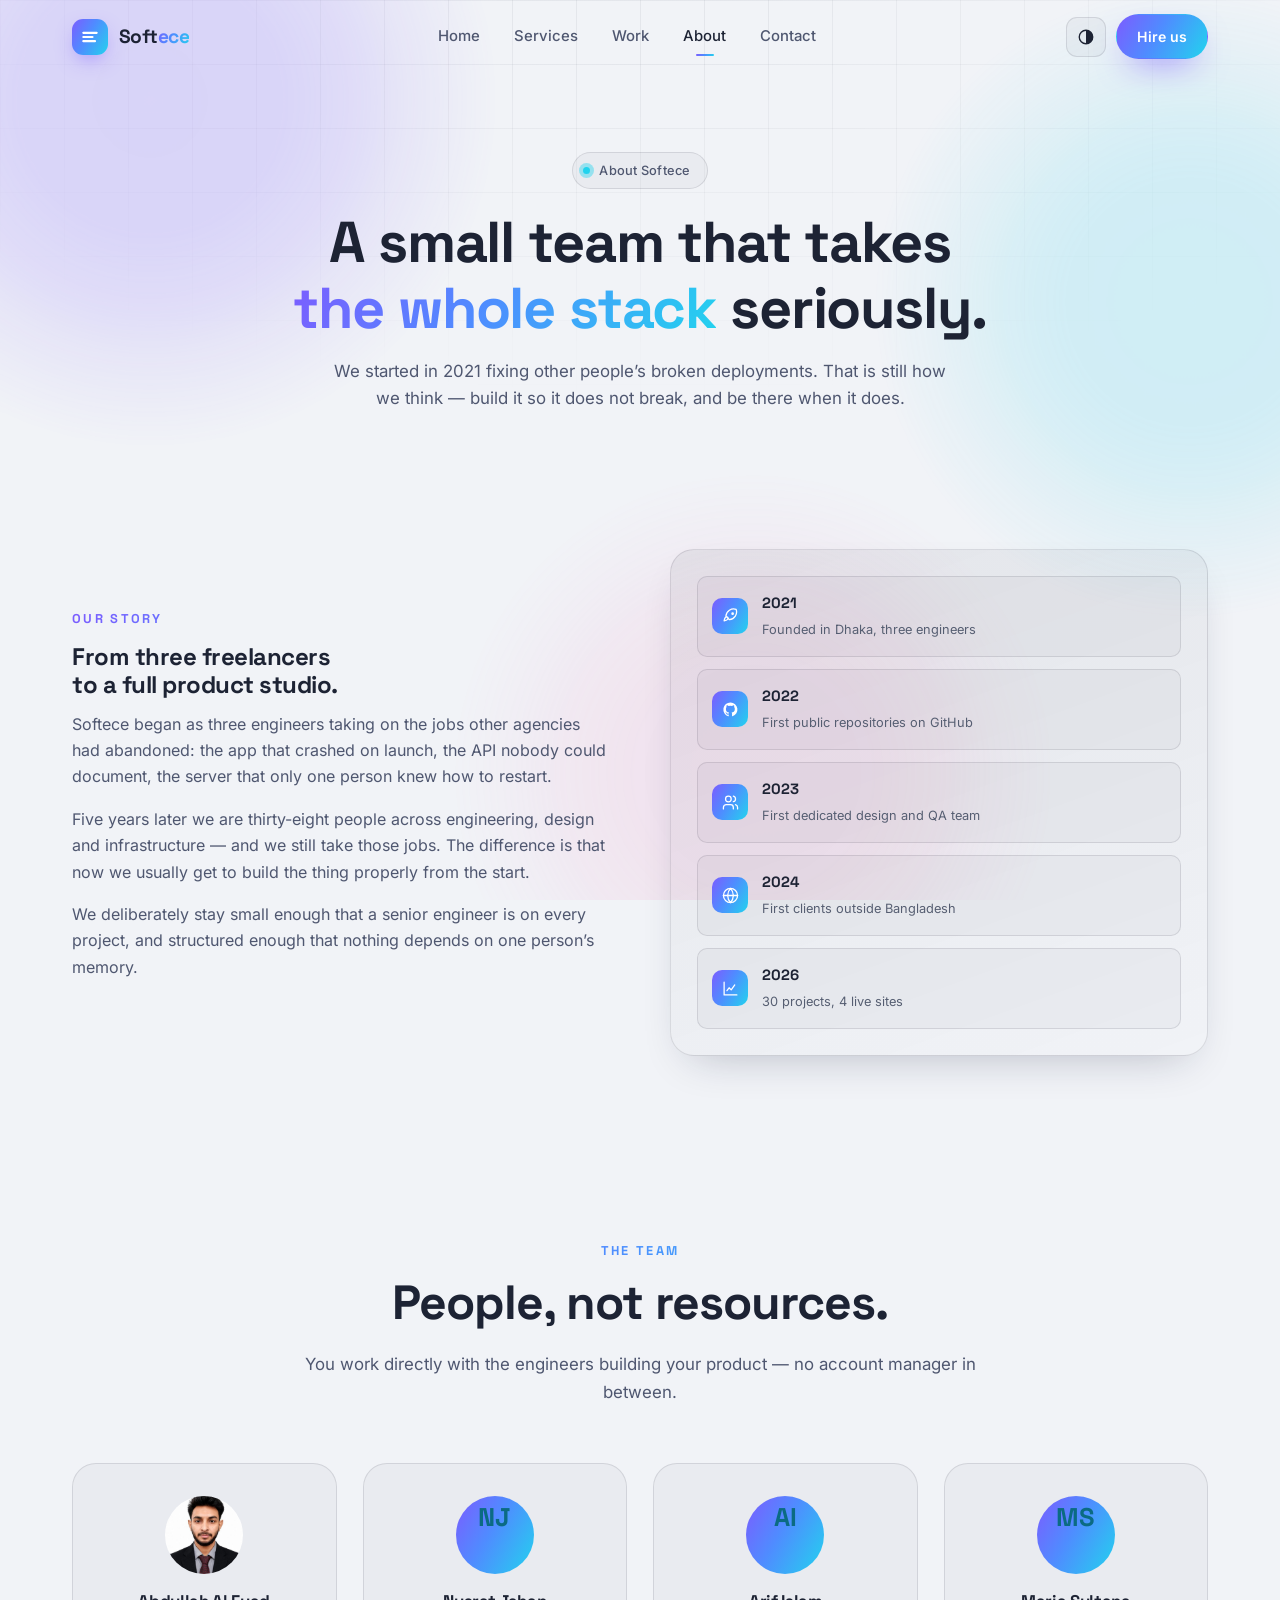
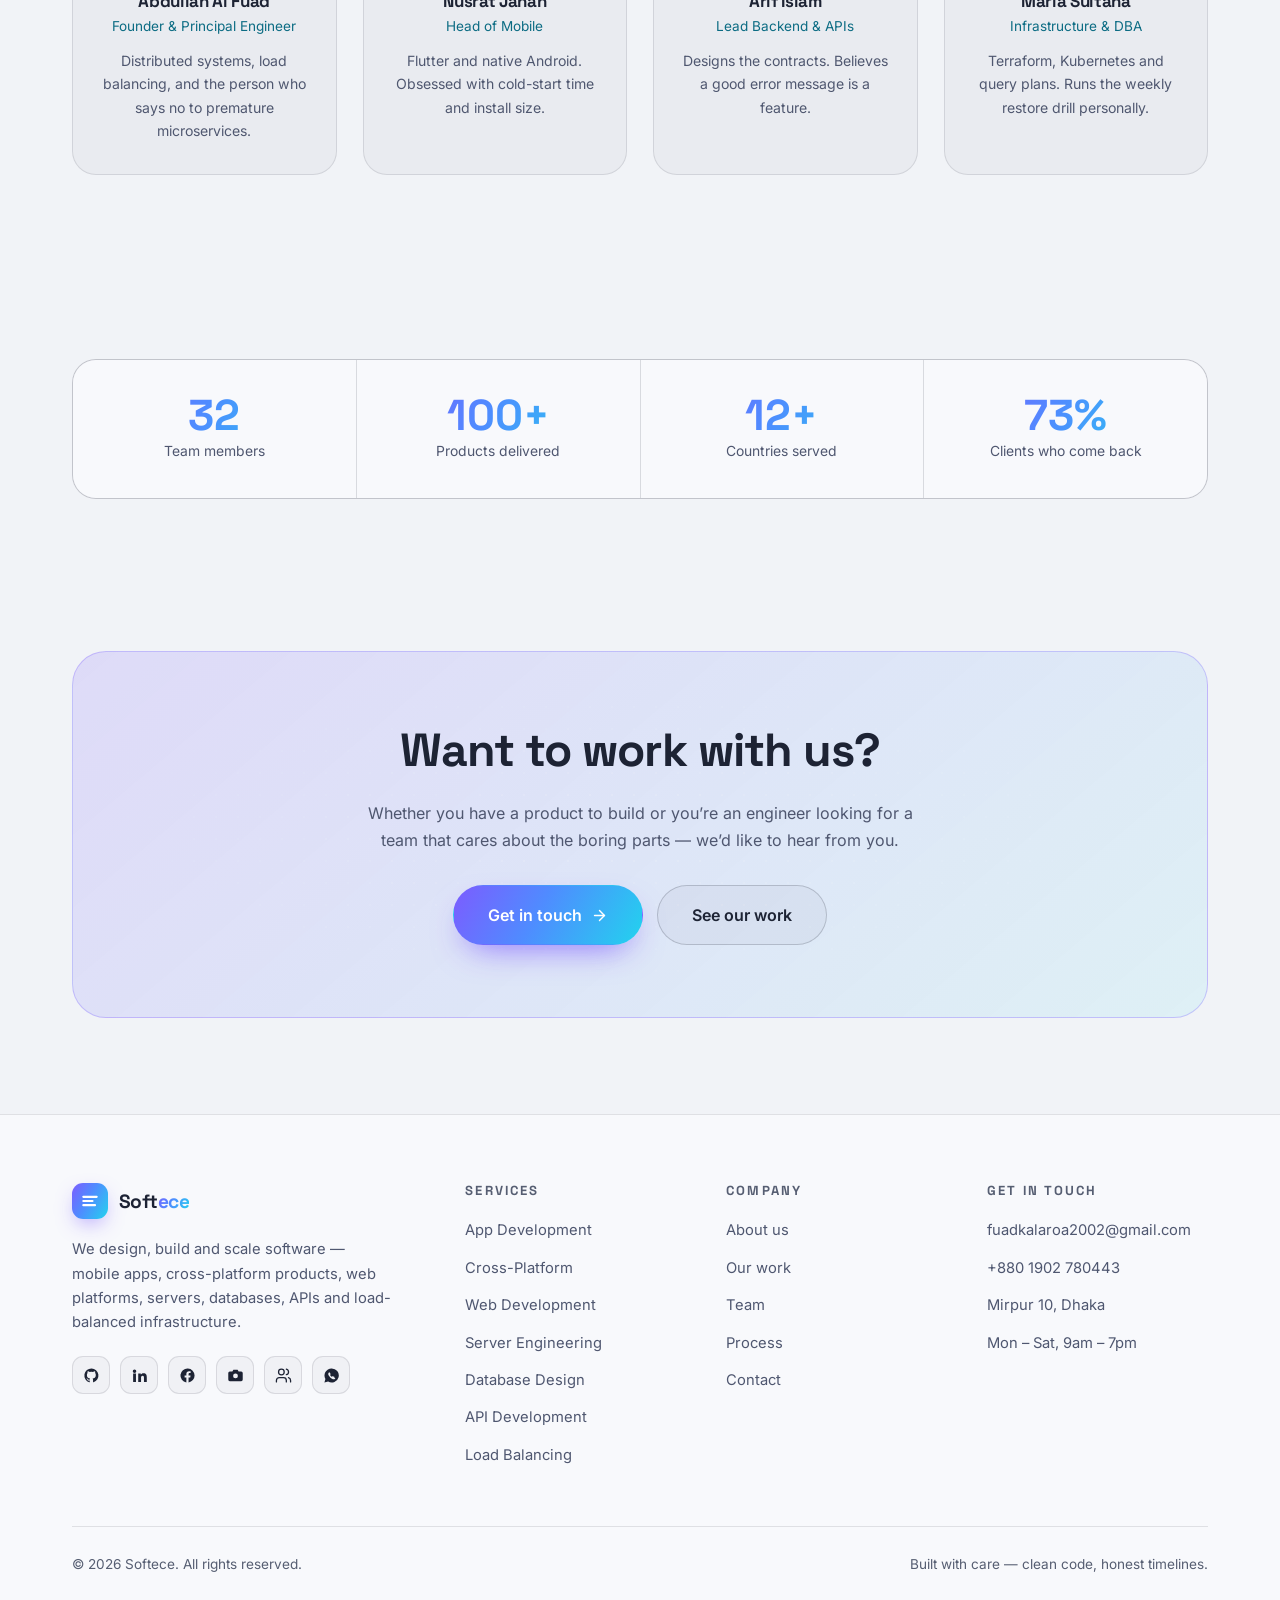
==== about/index.html @ defab2b9 "Serve every page from its own directory, so .html leaves the URL GitHub Pages has no rewrite rules, " ====
<!DOCTYPE html>
<html lang="en">
<head>
<meta charset="UTF-8">
<meta name="viewport" content="width=device-width, initial-scale=1">
<title>About — Softece</title>
<meta name="description" content="Softece is a 38-person product studio in Dhaka building software that survives its own growth curve. Meet the team and how we work.">
<meta name="theme-color" data-scheme="light" content="#f1f3f7" media="(prefers-color-scheme: light)">
<meta name="theme-color" data-scheme="dark" content="#0b0e1a" media="(prefers-color-scheme: dark)">
<script>
/* Runs before first paint. Marks the document as scripted, so the
   scroll-reveal styles only hide content when something can reveal it again,
   and applies a forced theme so the page never flashes the wrong palette.
   No stored choice means auto: the CSS follows the OS. */
(function(){var d=document.documentElement;d.className+=" js";
try{var t=localStorage.getItem("softece-theme");
if(t==="light"||t==="dark")d.setAttribute("data-theme",t);}catch(e){}})();
</script>
<meta property="og:title" content="About — Softece">
<meta property="og:description" content="Softece is a 38-person product studio in Dhaka building software that survives its own growth curve. Meet the team and how we work.">
<meta property="og:type" content="website">
<link rel="preload" as="font" type="font/woff2" href="../assets/fonts/inter-var-latin.woff2" crossorigin>
<link rel="preload" as="font" type="font/woff2" href="../assets/fonts/space-grotesk-var-latin.woff2" crossorigin>
<link rel="stylesheet" href="../assets/css/style.css?v=6">
<link rel="icon" href="data:image/svg+xml,<svg xmlns='http://www.w3.org/2000/svg' viewBox='0 0 100 100'><rect width='100' height='100' rx='24' fill='%237c5cff'/><path d='M32 36h36M32 50h24M32 64h30' stroke='white' stroke-width='9' stroke-linecap='round'/></svg>">
</head>
<body>

<div class="progress" aria-hidden="true"></div>

<div class="bg-fx" aria-hidden="true">
  <span class="orb orb--1"></span>
  <span class="orb orb--2"></span>
  <span class="orb orb--3"></span>
</div>

<svg width="0" height="0" style="position:absolute" aria-hidden="true">
  <defs>
    <symbol id="i-mobile" viewBox="0 0 24 24" fill="none" stroke="currentColor" stroke-width="1.8" stroke-linecap="round" stroke-linejoin="round"><rect x="5" y="2" width="14" height="20" rx="3"/><path d="M11 18h2"/></symbol>
    <symbol id="i-layers" viewBox="0 0 24 24" fill="none" stroke="currentColor" stroke-width="1.8" stroke-linecap="round" stroke-linejoin="round"><path d="M12 2 2 7l10 5 10-5-10-5Z"/><path d="m2 17 10 5 10-5"/><path d="m2 12 10 5 10-5"/></symbol>
    <symbol id="i-globe" viewBox="0 0 24 24" fill="none" stroke="currentColor" stroke-width="1.8" stroke-linecap="round" stroke-linejoin="round"><circle cx="12" cy="12" r="10"/><path d="M2 12h20"/><path d="M12 2a15.3 15.3 0 0 1 4 10 15.3 15.3 0 0 1-4 10 15.3 15.3 0 0 1-4-10 15.3 15.3 0 0 1 4-10Z"/></symbol>
    <symbol id="i-server" viewBox="0 0 24 24" fill="none" stroke="currentColor" stroke-width="1.8" stroke-linecap="round" stroke-linejoin="round"><rect x="2" y="3" width="20" height="7" rx="2"/><rect x="2" y="14" width="20" height="7" rx="2"/><path d="M6 6.5h.01M6 17.5h.01"/></symbol>
    <symbol id="i-db" viewBox="0 0 24 24" fill="none" stroke="currentColor" stroke-width="1.8" stroke-linecap="round" stroke-linejoin="round"><ellipse cx="12" cy="5" rx="9" ry="3"/><path d="M3 5v14c0 1.7 4 3 9 3s9-1.3 9-3V5"/><path d="M3 12c0 1.7 4 3 9 3s9-1.3 9-3"/></symbol>
    <symbol id="i-api" viewBox="0 0 24 24" fill="none" stroke="currentColor" stroke-width="1.8" stroke-linecap="round" stroke-linejoin="round"><path d="m10 8-4 4 4 4"/><path d="m14 8 4 4-4 4"/><rect x="2" y="3" width="20" height="18" rx="3"/></symbol>
    <symbol id="i-balance" viewBox="0 0 24 24" fill="none" stroke="currentColor" stroke-width="1.8" stroke-linecap="round" stroke-linejoin="round"><circle cx="12" cy="4" r="2"/><circle cx="4" cy="20" r="2"/><circle cx="12" cy="20" r="2"/><circle cx="20" cy="20" r="2"/><path d="M12 6v4M4 18v-2a2 2 0 0 1 2-2h12a2 2 0 0 1 2 2v2M12 14v4"/></symbol>
    <symbol id="i-check" viewBox="0 0 24 24" fill="none" stroke="currentColor" stroke-width="2.2" stroke-linecap="round" stroke-linejoin="round"><circle cx="12" cy="12" r="10"/><path d="m8 12 3 3 5-6"/></symbol>
    <symbol id="i-arrow" viewBox="0 0 24 24" fill="none" stroke="currentColor" stroke-width="2" stroke-linecap="round" stroke-linejoin="round"><path d="M5 12h14"/><path d="m12 5 7 7-7 7"/></symbol>
    <symbol id="i-up" viewBox="0 0 24 24" fill="none" stroke="currentColor" stroke-width="2" stroke-linecap="round" stroke-linejoin="round"><path d="M12 19V5"/><path d="m5 12 7-7 7 7"/></symbol>
    <symbol id="i-plus" viewBox="0 0 24 24" fill="none" stroke="currentColor" stroke-width="2" stroke-linecap="round"><path d="M12 5v14M5 12h14"/></symbol>
    <symbol id="i-star" viewBox="0 0 24 24" fill="currentColor"><path d="m12 2 3 6.6 7 .9-5.1 4.8 1.3 7.1L12 18l-6.2 3.4 1.3-7.1L2 9.5l7-.9L12 2Z"/></symbol>
    <symbol id="i-mail" viewBox="0 0 24 24" fill="none" stroke="currentColor" stroke-width="1.8" stroke-linecap="round" stroke-linejoin="round"><rect x="2" y="4" width="20" height="16" rx="3"/><path d="m3 7 9 6 9-6"/></symbol>
    <symbol id="i-phone" viewBox="0 0 24 24" fill="none" stroke="currentColor" stroke-width="1.8" stroke-linecap="round" stroke-linejoin="round"><path d="M22 16.9v3a2 2 0 0 1-2.2 2 19.8 19.8 0 0 1-8.6-3.1 19.5 19.5 0 0 1-6-6A19.8 19.8 0 0 1 2.1 4.2 2 2 0 0 1 4.1 2h3a2 2 0 0 1 2 1.7c.1 1 .4 1.9.7 2.8a2 2 0 0 1-.5 2.1L8.1 9.9a16 16 0 0 0 6 6l1.3-1.3a2 2 0 0 1 2.1-.4c.9.3 1.8.6 2.8.7a2 2 0 0 1 1.7 2Z"/></symbol>
    <symbol id="i-pin" viewBox="0 0 24 24" fill="none" stroke="currentColor" stroke-width="1.8" stroke-linecap="round" stroke-linejoin="round"><path d="M20 10c0 6-8 12-8 12s-8-6-8-12a8 8 0 0 1 16 0Z"/><circle cx="12" cy="10" r="3"/></symbol>
    <symbol id="i-clock" viewBox="0 0 24 24" fill="none" stroke="currentColor" stroke-width="1.8" stroke-linecap="round" stroke-linejoin="round"><circle cx="12" cy="12" r="10"/><path d="M12 6v6l4 2"/></symbol>
    <symbol id="i-rocket" viewBox="0 0 24 24" fill="none" stroke="currentColor" stroke-width="1.8" stroke-linecap="round" stroke-linejoin="round"><path d="M5 13c-1.5 1.5-2 5-2 5s3.5-.5 5-2c.8-.8.8-2.2 0-3s-2.2-.8-3 0Z"/><path d="M15 9a1 1 0 1 0 0-2 1 1 0 0 0 0 2Z"/><path d="M9 15 5.5 11.5A11 11 0 0 1 20 2a11 11 0 0 1-9.5 14.5L9 15Z"/></symbol>
    <symbol id="i-shield" viewBox="0 0 24 24" fill="none" stroke="currentColor" stroke-width="1.8" stroke-linecap="round" stroke-linejoin="round"><path d="M12 2 4 5v6c0 5 3.4 9.7 8 11 4.6-1.3 8-6 8-11V5l-8-3Z"/><path d="m9 12 2 2 4-4"/></symbol>
    <symbol id="i-zap" viewBox="0 0 24 24" fill="none" stroke="currentColor" stroke-width="1.8" stroke-linecap="round" stroke-linejoin="round"><path d="M13 2 4 14h7l-1 8 9-12h-7l1-8Z"/></symbol>
    <symbol id="i-users" viewBox="0 0 24 24" fill="none" stroke="currentColor" stroke-width="1.8" stroke-linecap="round" stroke-linejoin="round"><path d="M16 21v-2a4 4 0 0 0-4-4H6a4 4 0 0 0-4 4v2"/><circle cx="9" cy="7" r="4"/><path d="M22 21v-2a4 4 0 0 0-3-3.9"/><path d="M16 3.1a4 4 0 0 1 0 7.8"/></symbol>
    <symbol id="i-cloud" viewBox="0 0 24 24" fill="none" stroke="currentColor" stroke-width="1.8" stroke-linecap="round" stroke-linejoin="round"><path d="M17.5 19a4.5 4.5 0 0 0 .5-9 6 6 0 0 0-11.5-1.5A4 4 0 0 0 6.5 19h11Z"/></symbol>
    <symbol id="i-chart" viewBox="0 0 24 24" fill="none" stroke="currentColor" stroke-width="1.8" stroke-linecap="round" stroke-linejoin="round"><path d="M3 3v18h18"/><path d="m7 15 3-4 3 3 5-7"/></symbol>
    <symbol id="i-code" viewBox="0 0 24 24" fill="none" stroke="currentColor" stroke-width="1.8" stroke-linecap="round" stroke-linejoin="round"><path d="m16 18 6-6-6-6M8 6l-6 6 6 6"/></symbol>
    <symbol id="i-cart" viewBox="0 0 24 24" fill="none" stroke="currentColor" stroke-width="1.8" stroke-linecap="round" stroke-linejoin="round"><circle cx="9" cy="20" r="1.5"/><circle cx="18" cy="20" r="1.5"/><path d="M2 3h3l2.6 12.4a2 2 0 0 0 2 1.6h7.7a2 2 0 0 0 2-1.6L21 7H6"/></symbol>
    <symbol id="i-heart" viewBox="0 0 24 24" fill="none" stroke="currentColor" stroke-width="1.8" stroke-linecap="round" stroke-linejoin="round"><path d="M20.8 5.6a5.5 5.5 0 0 0-7.8 0L12 6.6l-1-1a5.5 5.5 0 0 0-7.8 7.8l1 1L12 22l7.8-7.6 1-1a5.5 5.5 0 0 0 0-7.8Z"/></symbol>
    <symbol id="i-github" viewBox="0 0 24 24" fill="currentColor"><path d="M12 2a10 10 0 0 0-3.2 19.5c.5.1.7-.2.7-.5v-1.8c-2.8.6-3.4-1.3-3.4-1.3-.5-1.2-1.1-1.5-1.1-1.5-.9-.6.1-.6.1-.6 1 .1 1.5 1 1.5 1 .9 1.5 2.3 1.1 2.9.8.1-.6.3-1.1.6-1.3-2.2-.3-4.6-1.1-4.6-5 0-1.1.4-2 1-2.7-.1-.3-.4-1.3.1-2.7 0 0 .8-.3 2.7 1a9.4 9.4 0 0 1 5 0c1.9-1.3 2.7-1 2.7-1 .5 1.4.2 2.4.1 2.7.6.7 1 1.6 1 2.7 0 3.9-2.4 4.7-4.6 5 .4.3.7.9.7 1.9v2.8c0 .3.2.6.7.5A10 10 0 0 0 12 2Z"/></symbol>
    <symbol id="i-linkedin" viewBox="0 0 24 24" fill="currentColor"><path d="M4.98 3.5a2.5 2.5 0 1 1 0 5 2.5 2.5 0 0 1 0-5ZM3 9h4v12H3V9Zm7 0h3.8v1.7h.1c.5-1 1.8-2 3.7-2 4 0 4.7 2.5 4.7 5.8V21h-4v-5.6c0-1.3 0-3-1.9-3s-2.2 1.4-2.2 2.9V21h-4V9Z"/></symbol>
    <symbol id="i-photo" viewBox="0 0 24 24" fill="currentColor"><path fill-rule="evenodd" d="M9 4h6l1.4 2.2H20a2.2 2.2 0 0 1 2.2 2.2v9.4A2.2 2.2 0 0 1 20 20H4a2.2 2.2 0 0 1-2.2-2.2V8.4A2.2 2.2 0 0 1 4 6.2h3.6L9 4Zm3 5.2a3.4 3.4 0 1 0 0 6.8 3.4 3.4 0 0 0 0-6.8Z"/></symbol>
    <symbol id="i-fb" viewBox="0 0 24 24" fill="currentColor"><path d="M22 12a10 10 0 1 0-11.6 9.9v-7H7.9V12h2.5V9.8c0-2.5 1.5-3.9 3.8-3.9 1.1 0 2.2.2 2.2.2v2.5h-1.3c-1.2 0-1.6.8-1.6 1.6V12h2.8l-.4 2.9h-2.4v7A10 10 0 0 0 22 12Z"/></symbol>
    <symbol id="i-wa" viewBox="0 0 24 24" fill="currentColor"><path d="M12 2a10 10 0 0 0-8.6 15L2 22l5.2-1.4A10 10 0 1 0 12 2Zm5.5 14.2c-.2.6-1.3 1.2-1.8 1.2-.5.1-1 .1-1.7-.1a11 11 0 0 1-5.9-5.2c-.4-.7-.7-1.5-.7-2.3 0-.8.4-1.5.7-1.8.2-.2.4-.3.7-.3h.5c.2 0 .4 0 .6.5l.8 1.9c0 .2 0 .3-.1.5l-.4.5c-.1.1-.3.3-.1.6.5.9 1.2 1.6 2.1 2.1.3.2.5 0 .6-.1l.6-.7c.2-.2.3-.2.5-.1l1.8.9c.2.1.4.2.4.3v.9Z"/></symbol>
  </defs>
</svg>

<header class="nav">
  <div class="container nav__inner">
    <a class="logo" href="../" aria-label="Softece home">
      <span class="logo__mark">
        <svg viewBox="0 0 24 24" fill="none" stroke="#fff" stroke-width="2.6" stroke-linecap="round"><path d="M4 7h16M4 12h11M4 17h14"/></svg>
      </span>
      <span class="logo__text">Soft<b>ece</b></span>
    </a>

    <nav class="nav__links" aria-label="Main">
      <a class="nav__link" href="../">Home</a>
      <a class="nav__link" href="../services/">Services</a>
      <a class="nav__link" href="../portfolio/">Work</a>
      <a class="nav__link" href="../about/">About</a>
      <a class="nav__link" href="../contact/">Contact</a>
    </nav>

    <div class="nav__actions">
      <button class="icon-btn theme-btn" data-theme-toggle aria-label="Theme: auto (following your system)" title="Theme: auto">
        <svg class="i-auto" viewBox="0 0 24 24" fill="none" stroke="currentColor" stroke-width="1.8"><circle cx="12" cy="12" r="9"/><path d="M12 3a9 9 0 0 1 0 18Z" fill="currentColor" stroke="none"/></svg>
        <svg class="i-moon" viewBox="0 0 24 24" fill="none" stroke="currentColor" stroke-width="1.8" stroke-linecap="round" stroke-linejoin="round"><path d="M21 12.8A9 9 0 1 1 11.2 3a7 7 0 0 0 9.8 9.8Z"/></svg>
        <svg class="i-sun" viewBox="0 0 24 24" fill="none" stroke="currentColor" stroke-width="1.8" stroke-linecap="round"><circle cx="12" cy="12" r="4"/><path d="M12 2v2M12 20v2M4.9 4.9l1.4 1.4M17.7 17.7l1.4 1.4M2 12h2M20 12h2M4.9 19.1l1.4-1.4M17.7 6.3l1.4-1.4"/></svg>
      </button>
      <a class="btn btn--primary btn--sm nav__hire" href="../services/#pricing">Hire us</a>
      <button class="icon-btn burger" data-drawer-toggle aria-label="Open menu">
        <svg viewBox="0 0 24 24" fill="none" stroke="currentColor" stroke-width="1.9" stroke-linecap="round"><path d="M4 7h16M4 12h16M4 17h16"/></svg>
      </button>
    </div>
  </div>
</header>

<div class="drawer" role="dialog" aria-label="Menu">
  <nav>
    <a href="../">Home</a>
    <a href="../services/">Services</a>
    <a href="../portfolio/">Work</a>
    <a href="../about/">About</a>
    <a href="../contact/">Contact</a>
    <a class="drawer__hire" href="../services/#pricing">Hire us</a>
  </nav>
</div>

<main>
  <section class="phero">
    <div class="container">
      <span class="pill" data-reveal><span class="dot"></span> About Softece</span>
      <h1 data-reveal data-reveal-delay="80">A small team that takes<br><span class="grad">the whole stack</span> seriously.</h1>
      <p data-reveal data-reveal-delay="160">We started in 2021 fixing other people&rsquo;s broken deployments. That is still how we think — build it so it does not break, and be there when it does.</p>
    </div>
  </section>

  <section class="section section--tight">
    <div class="container split">
      <div data-reveal>
        <span class="eyebrow">Our story</span>
        <h2>From three freelancers<br>to a full product studio.</h2>
        <p class="text-muted">Softece began as three engineers taking on the jobs other agencies had abandoned: the app that crashed on launch, the API nobody could document, the server that only one person knew how to restart.</p>
        <p class="text-muted">Five years later we are thirty-eight people across engineering, design and infrastructure — and we still take those jobs. The difference is that now we usually get to build the thing properly from the start.</p>
        <p class="text-muted">We deliberately stay small enough that a senior engineer is on every project, and structured enough that nothing depends on one person&rsquo;s memory.</p>
      </div>
      <div class="panel" data-reveal data-reveal-delay="100">
        <div class="panel__row"><i><svg><use href="#i-rocket"/></svg></i><div><b>2021</b><small>Founded in Dhaka, three engineers</small></div></div>
        <div class="panel__row"><i><svg><use href="#i-github"/></svg></i><div><b>2022</b><small>First public repositories on GitHub</small></div></div>
        <div class="panel__row"><i><svg><use href="#i-users"/></svg></i><div><b>2023</b><small>First dedicated design and QA team</small></div></div>
        <div class="panel__row"><i><svg><use href="#i-globe"/></svg></i><div><b>2024</b><small>First clients outside Bangladesh</small></div></div>
        <div class="panel__row"><i><svg><use href="#i-chart"/></svg></i><div><b>2026</b><small>30 projects, 4 live sites</small></div></div>
      </div>
    </div>
  </section>

  <section class="section" id="team">
    <div class="container">
      <div class="head head--center" data-reveal>
        <span class="eyebrow">The team</span>
        <h2>People, not resources.</h2>
        <p>You work directly with the engineers building your product — no account manager in between.</p>
      </div>
      <div class="grid g-4">
        <div class="member" data-reveal>
          <img class="avatar" src="../assets/img/abdullah-al-fuad.jpg" width="78" height="78" alt="Abdullah Al Fuad" loading="lazy" decoding="async">
          <h3>Abdullah Al Fuad</h3><span>Founder &amp; Principal Engineer</span>
          <p>Distributed systems, load balancing, and the person who says no to premature microservices.</p>
        </div>
        <div class="member" data-reveal data-reveal-delay="70">
          <span class="avatar">NJ</span>
          <h3>Nusrat Jahan</h3><span>Head of Mobile</span>
          <p>Flutter and native Android. Obsessed with cold-start time and install size.</p>
        </div>
        <div class="member" data-reveal data-reveal-delay="140">
          <span class="avatar">AI</span>
          <h3>Arif Islam</h3><span>Lead Backend &amp; APIs</span>
          <p>Designs the contracts. Believes a good error message is a feature.</p>
        </div>
        <div class="member" data-reveal data-reveal-delay="210">
          <span class="avatar">MS</span>
          <h3>Maria Sultana</h3><span>Infrastructure &amp; DBA</span>
          <p>Terraform, Kubernetes and query plans. Runs the weekly restore drill personally.</p>
        </div>
      </div>
    </div>
  </section>

  <section class="section section--tight">
    <div class="container">
      <div class="stats" data-reveal>
        <div class="stat"><b data-count="38">38</b><span>Team members</span></div>
        <div class="stat"><b data-count="120" data-suffix="+">120+</b><span>Products delivered</span></div>
        <div class="stat"><b data-count="14" data-suffix="+">14+</b><span>Countries served</span></div>
        <div class="stat"><b data-count="87" data-suffix="%">87%</b><span>Clients who come back</span></div>
      </div>
    </div>
  </section>

  <section class="section section--tight">
    <div class="container">
      <div class="cta" data-reveal>
        <h2>Want to work with us?</h2>
        <p>Whether you have a product to build or you&rsquo;re an engineer looking for a team that cares about the boring parts — we&rsquo;d like to hear from you.</p>
        <div class="cta__btns">
          <a class="btn btn--primary btn--lg" href="../contact/">Get in touch <svg><use href="#i-arrow"/></svg></a>
          <a class="btn btn--ghost btn--lg" href="../portfolio/">See our work</a>
        </div>
      </div>
    </div>
  </section>
</main>

<footer class="footer">
  <div class="container">
    <div class="footer__grid">
      <div class="footer__about">
        <a class="logo" href="../">
          <span class="logo__mark">
            <svg viewBox="0 0 24 24" fill="none" stroke="#fff" stroke-width="2.6" stroke-linecap="round"><path d="M4 7h16M4 12h11M4 17h14"/></svg>
          </span>
          <span class="logo__text">Soft<b>ece</b></span>
        </a>
        <p>We design, build and scale software — mobile apps, cross-platform products, web platforms, servers, databases, APIs and load-balanced infrastructure.</p>
        <div class="socials">
          <a href="https://github.com/Fuad2e3" target="_blank" rel="noopener" aria-label="GitHub" title="GitHub"><svg><use href="#i-github"/></svg></a>
          <a href="https://www.linkedin.com/in/fuad2e3/" target="_blank" rel="noopener" aria-label="LinkedIn" title="LinkedIn"><svg><use href="#i-linkedin"/></svg></a>
          <a href="https://www.facebook.com/fuad.islam.2010" target="_blank" rel="noopener" aria-label="Facebook" title="Facebook"><svg><use href="#i-fb"/></svg></a>
          <a href="https://www.facebook.com/No.Limit.To.Photo.Edit" target="_blank" rel="noopener" aria-label="Facebook page: No Limit To Photo Edit" title="No Limit To Photo Edit"><svg><use href="#i-photo"/></svg></a>
          <a href="https://www.facebook.com/share/g/1Dqf7ofhai/" target="_blank" rel="noopener" aria-label="Facebook group" title="Facebook group"><svg><use href="#i-users"/></svg></a>
          <a href="https://wa.me/8801902780443" target="_blank" rel="noopener" aria-label="WhatsApp" title="WhatsApp"><svg><use href="#i-wa"/></svg></a>
        </div>
      </div>

      <div>
        <h2>Services</h2>
        <ul>
          <li><a href="../services/#app">App Development</a></li>
          <li><a href="../services/#cross">Cross-Platform</a></li>
          <li><a href="../services/#web">Web Development</a></li>
          <li><a href="../services/#server">Server Engineering</a></li>
          <li><a href="../services/#database">Database Design</a></li>
          <li><a href="../services/#api">API Development</a></li>
          <li><a href="../services/#balancer">Load Balancing</a></li>
        </ul>
      </div>

      <div>
        <h2>Company</h2>
        <ul>
          <li><a href="../about/">About us</a></li>
          <li><a href="../portfolio/">Our work</a></li>
          <li><a href="../about/#team">Team</a></li>
          <li><a href="../#process">Process</a></li>
          <li><a href="../contact/">Contact</a></li>
        </ul>
      </div>

      <div>
        <h2>Get in touch</h2>
        <ul>
          <li><a href="mailto:fuadkalaroa2002@gmail.com">fuadkalaroa2002@gmail.com</a></li>
          <li><a href="tel:+8801902780443">+880 1902 780443</a></li>
          <li><a href="../contact/">Mirpur 10, Dhaka</a></li>
          <li><a href="../contact/">Mon – Sat, 9am – 7pm</a></li>
        </ul>
      </div>
    </div>

    <div class="footer__bar">
      <span>&copy; <span data-year>2026</span> Softece. All rights reserved.</span>
      <span>Built with care — clean code, honest timelines.</span>
    </div>
  </div>
</footer>

<button class="totop" aria-label="Back to top"><svg><use href="#i-up"/></svg></button>

<script src="../assets/js/main.js?v=6" defer></script>
</body>
</html>
---- assets/css/style.css ----
/* ============================================================
   Softece — Design System
   ============================================================ */

/* ---------- Fonts ----------
   Self-hosted, one variable file per family, latin subset only. Served from
   this origin so a visit costs no third-party DNS, TLS and round trip before
   any text can be styled — and so the page still gets its typeface on a
   network where fonts.googleapis.com is slow or blocked.
   swap: text paints immediately in the fallback and re-renders when the file
   lands. ৳ is outside these subsets and comes from the system stack. */
@font-face {
  font-family: 'Inter';
  font-style: normal;
  font-weight: 400 700;
  font-display: swap;
  src: url('../fonts/inter-var-latin.woff2') format('woff2');
  unicode-range: U+0000-00FF, U+0131, U+0152-0153, U+02BB-02BC, U+02C6, U+02DA, U+02DC, U+0304, U+0308, U+0329, U+2000-206F, U+20AC, U+2122, U+2191, U+2193, U+2212, U+2215, U+FEFF, U+FFFD;
}
@font-face {
  font-family: 'Space Grotesk';
  font-style: normal;
  font-weight: 500 700;
  font-display: swap;
  src: url('../fonts/space-grotesk-var-latin.woff2') format('woff2');
  unicode-range: U+0000-00FF, U+0131, U+0152-0153, U+02BB-02BC, U+02C6, U+02DA, U+02DC, U+0304, U+0308, U+0329, U+2000-206F, U+20AC, U+2122, U+2191, U+2193, U+2212, U+2215, U+FEFF, U+FFFD;
}


/* ---------- Tokens ----------
   Day / night is automatic: with no data-theme attribute the page follows the
   operating system, live. data-theme="light" or "dark" is an explicit override
   the visitor chose, and wins over the system setting.

   The light palette is written twice on purpose — once for "system says light,
   nothing forced", once for "light was forced". Keep the two blocks in sync. */
:root {
  color-scheme: dark;

  /* Night palette. Deliberately not pure black behind not-quite-white text:
     that pairing is what makes long reads feel harsh after dark. */
  --bg:            #0b0e1a;
  --bg-soft:       #10141f;
  --surface:       rgba(255, 255, 255, 0.038);
  --surface-2:     rgba(255, 255, 255, 0.065);
  --border:        rgba(255, 255, 255, 0.095);
  --border-strong: rgba(255, 255, 255, 0.17);

  --text:          #dde2ef;
  --text-muted:    #99a2bb;
  --text-dim:      #8c96b4;

  --grid-line:     rgba(255, 255, 255, .045);
  --orb-1-op:      .42;
  --orb-2-op:      .28;
  --orb-3-op:      .19;
  --accent-text:   #22d3ee;
  --ok-text:       #3ddc6a;
  --focus-ring:    #4cc9f0;
  --bg-nav:        rgba(11, 14, 26, .78);
  --bg-veil:       rgba(11, 14, 26, .93);

  --brand:         #7c5cff;
  --brand-2:       #22d3ee;
  --brand-3:       #f472b6;
  --accent-grad:   linear-gradient(120deg, #7c5cff 0%, #4f8cff 45%, #22d3ee 100%);
  --accent-grad-2: linear-gradient(120deg, #f472b6 0%, #7c5cff 100%);

  --glow:          0 0 0 1px rgba(124,92,255,.18), 0 18px 50px -18px rgba(124,92,255,.5);
  --shadow-sm:     0 2px 10px rgba(0,0,0,.25);
  --shadow:        0 18px 45px -20px rgba(0,0,0,.7);

  --radius-sm: 10px;
  --radius:    16px;
  --radius-lg: 24px;
  --radius-xl: 34px;

  --font-display: 'Space Grotesk', system-ui, -apple-system, 'Segoe UI', Roboto, 'Helvetica Neue', Arial, sans-serif;
  --font-body:    'Inter', system-ui, -apple-system, 'Segoe UI', Roboto, 'Helvetica Neue', Arial, sans-serif;

  --container: 1180px;
  --nav-h: 74px;

  --ease: cubic-bezier(.22,.61,.36,1);
}

@media (prefers-color-scheme: light) {
  :root:not([data-theme="dark"]) {
    color-scheme: light;

    /* Day palette. Off-white rather than #fff, and ink rather than black —
       a full-brightness white page is the main source of daytime glare. */
    --bg:            #f1f3f7;
    --bg-soft:       #f8f9fc;
    --surface:       rgba(12, 16, 32, 0.030);
    --surface-2:     rgba(12, 16, 32, 0.058);
    --border:        rgba(12, 16, 32, 0.105);
    --border-strong: rgba(12, 16, 32, 0.185);

    --text:          #1d2334;
    --text-muted:    #4f5770;
    --text-dim:      #565e72;

    --grid-line:     rgba(16, 20, 42, .055);
    --orb-1-op:      .20;
    --orb-2-op:      .16;
    --orb-3-op:      .12;
    --accent-text:   #0b6b83;
    --ok-text:       #15803d;
    --focus-ring:    #5b3fd6;
  --bg-nav:        rgba(241, 243, 247, .80);
  --bg-veil:       rgba(241, 243, 247, .94);
    --bg-nav:        rgba(241, 243, 247, .80);
    --bg-veil:       rgba(241, 243, 247, .94);

    --shadow:        0 18px 45px -22px rgba(20, 25, 60, .30);
    --glow:          0 0 0 1px rgba(124,92,255,.15), 0 18px 45px -20px rgba(124,92,255,.30);
  }
}

:root[data-theme="light"] {
  color-scheme: light;

  /* Day palette. Off-white rather than #fff, and ink rather than black —
     a full-brightness white page is the main source of daytime glare. */
  --bg:            #f1f3f7;
  --bg-soft:       #f8f9fc;
  --surface:       rgba(12, 16, 32, 0.030);
  --surface-2:     rgba(12, 16, 32, 0.058);
  --border:        rgba(12, 16, 32, 0.105);
  --border-strong: rgba(12, 16, 32, 0.185);

  --text:          #1d2334;
  --text-muted:    #4f5770;
  --text-dim:      #565e72;

  --grid-line:     rgba(16, 20, 42, .055);
  --orb-1-op:      .20;
  --orb-2-op:      .16;
  --orb-3-op:      .12;
  --accent-text:   #0b6b83;
  --ok-text:       #15803d;
  --focus-ring:    #5b3fd6;
  --bg-nav:        rgba(241, 243, 247, .80);
  --bg-veil:       rgba(241, 243, 247, .94);

  --shadow:        0 18px 45px -22px rgba(20, 25, 60, .30);
  --glow:          0 0 0 1px rgba(124,92,255,.15), 0 18px 45px -20px rgba(124,92,255,.30);
}

/* ---------- Reset ---------- */
*, *::before, *::after { box-sizing: border-box; }
html {
  scroll-behavior: smooth;
  -webkit-text-size-adjust: 100%;
  /* The nav is fixed, so an anchor jump would otherwise land with the
     section heading hidden underneath it. */
  scroll-padding-top: calc(var(--nav-h) + 24px);
}
body {
  margin: 0;
  font-family: var(--font-body);
  background: var(--bg);
  color: var(--text);
  line-height: 1.65;
  font-size: 16px;
  overflow-x: hidden;
  -webkit-font-smoothing: antialiased;
  transition: background .4s var(--ease), color .4s var(--ease);
}
img { max-width: 100%; display: block; }
a { color: inherit; text-decoration: none; }
button, input, textarea, select { font: inherit; color: inherit; }
h1, h2, h3, h4 { font-family: var(--font-display); line-height: 1.15; margin: 0 0 .5em; letter-spacing: -.02em; font-weight: 700; }
p { margin: 0 0 1rem; }
ul { margin: 0; padding: 0; list-style: none; }
::selection { background: rgba(124,92,255,.35); color: #fff; }

/* ---------- Layout ---------- */
.container { width: 100%; max-width: var(--container); margin-inline: auto; padding-inline: 22px; }
.section { padding: 108px 0; position: relative; }
.section--tight { padding: 76px 0; }
.grid { display: grid; gap: 26px; }
@media (min-width: 720px)  { .g-2 { grid-template-columns: repeat(2, 1fr); } }
@media (min-width: 980px)  { .g-3 { grid-template-columns: repeat(3, 1fr); } .g-4 { grid-template-columns: repeat(4, 1fr); } }
@media (min-width: 720px) and (max-width: 979px) { .g-3, .g-4 { grid-template-columns: repeat(2, 1fr); } }

/* ---------- Background FX ---------- */
.bg-fx { position: fixed; inset: 0; z-index: -2; pointer-events: none; overflow: hidden; }
.bg-fx::before {
  content: ""; position: absolute; inset: 0;
  background-image:
    linear-gradient(to right, var(--grid-line) 1px, transparent 1px),
    linear-gradient(to bottom, var(--grid-line) 1px, transparent 1px);
  background-size: 64px 64px;
  mask-image: radial-gradient(ellipse 90% 60% at 50% 0%, #000 10%, transparent 75%);
  -webkit-mask-image: radial-gradient(ellipse 90% 60% at 50% 0%, #000 10%, transparent 75%);
}
/* Soft glows painted as radial gradients. filter: blur() here re-rasterised
   three 500px layers on every scroll frame and pinned the page at ~14fps. */
.orb { position: absolute; border-radius: 50%; will-change: transform; }
.orb--1 {
  width: 700px; height: 700px; top: -250px; left: -200px; opacity: var(--orb-1-op);
  background: radial-gradient(circle closest-side,
    rgba(124,92,255,1) 0%, rgba(124,92,255,.97) 38%, rgba(124,92,255,.72) 58%,
    rgba(124,92,255,.32) 78%, rgba(124,92,255,0) 100%);
  animation: float 18s ease-in-out infinite;
}
.orb--2 {
  width: 640px; height: 640px; top: calc(8% - 90px); right: -230px; opacity: var(--orb-2-op);
  background: radial-gradient(circle closest-side,
    rgba(34,211,238,1) 0%, rgba(34,211,238,.97) 38%, rgba(34,211,238,.72) 58%,
    rgba(34,211,238,.32) 78%, rgba(34,211,238,0) 100%);
  animation: float 22s ease-in-out infinite reverse;
}
.orb--3 {
  width: 610px; height: 610px; top: calc(62% - 90px); left: calc(42% - 90px); opacity: var(--orb-3-op);
  background: radial-gradient(circle closest-side,
    rgba(244,114,182,1) 0%, rgba(244,114,182,.97) 38%, rgba(244,114,182,.72) 58%,
    rgba(244,114,182,.32) 78%, rgba(244,114,182,0) 100%);
  animation: float 26s ease-in-out infinite;
}
@keyframes float {
  0%,100% { transform: translate(0,0) scale(1); }
  33%     { transform: translate(50px,-40px) scale(1.08); }
  66%     { transform: translate(-40px,35px) scale(.94); }
}

/* ---------- Navbar ---------- */
.nav {
  position: fixed; inset: 0 0 auto 0; z-index: 100; height: var(--nav-h);
  display: flex; align-items: center;
  transition: background .35s var(--ease), border-color .35s var(--ease), backdrop-filter .35s;
  border-bottom: 1px solid transparent;
}
.nav.is-stuck {
  background: var(--bg-nav);
  backdrop-filter: blur(18px) saturate(160%);
  -webkit-backdrop-filter: blur(18px) saturate(160%);
  border-bottom-color: var(--border);
}
.nav__inner { display: flex; align-items: center; justify-content: space-between; gap: 20px; width: 100%; }

.logo { display: inline-flex; align-items: center; gap: 11px; font-family: var(--font-display); font-weight: 700; font-size: 1.2rem; letter-spacing: -.03em; }
.logo__mark {
  width: 36px; height: 36px; border-radius: 11px; display: grid; place-items: center;
  background: var(--accent-grad); box-shadow: 0 8px 22px -8px rgba(124,92,255,.9);
  position: relative; overflow: hidden; flex: none;
}
.logo__mark svg { width: 20px; height: 20px; }
.logo__mark::after {
  content:""; position:absolute; inset:0;
  background: linear-gradient(115deg, transparent 40%, rgba(255,255,255,.55) 50%, transparent 60%);
  transform: translateX(-120%); animation: shine 4.5s var(--ease) infinite;
}
@keyframes shine { 0%,65% { transform: translateX(-120%);} 100% { transform: translateX(120%);} }
.logo__text b { background: var(--accent-grad); -webkit-background-clip: text; background-clip: text; color: transparent; }

.nav__links { display: none; align-items: center; gap: 4px; }
@media (min-width: 960px) { .nav__links { display: flex; } }
.nav__link {
  padding: 9px 15px; border-radius: 99px; font-size: .93rem; font-weight: 500; color: var(--text-muted);
  transition: color .25s, background .25s; position: relative;
}
.nav__link:hover { color: var(--text); background: var(--surface-2); }
.nav__link.is-active { color: var(--text); }
.nav__link.is-active::after {
  content: ""; position: absolute; left: 50%; bottom: 2px; transform: translateX(-50%);
  width: 18px; height: 2px; border-radius: 2px; background: var(--accent-grad);
}
.nav__actions { display: flex; align-items: center; gap: 10px; }

.icon-btn {
  width: 40px; height: 40px; display: grid; place-items: center; flex: none;
  border-radius: 11px; border: 1px solid var(--border); background: var(--surface);
  cursor: pointer; transition: border-color .25s, background .25s, transform .25s;
}
.icon-btn:hover { border-color: var(--border-strong); background: var(--surface-2); transform: translateY(-2px); }
.icon-btn svg { width: 18px; height: 18px; }
/* Three states: auto (no attribute, follows the OS), forced light, forced dark. */
.theme-btn .i-sun, .theme-btn .i-moon { display: none; }
.theme-btn .i-auto { display: block; }
:root[data-theme="light"] .theme-btn .i-auto,
:root[data-theme="dark"]  .theme-btn .i-auto { display: none; }
:root[data-theme="light"] .theme-btn .i-sun  { display: block; }
:root[data-theme="dark"]  .theme-btn .i-moon { display: block; }
.burger { display: grid; }
@media (min-width: 960px) { .burger { display: none; } }

/* Mobile drawer */
.drawer {
  position: fixed; inset: 0; z-index: 99; display: grid; place-items: center;
  background: var(--bg-veil);
  backdrop-filter: blur(20px); -webkit-backdrop-filter: blur(20px);
  opacity: 0; visibility: hidden; transition: opacity .3s var(--ease), visibility .3s;
}
.drawer.is-open { opacity: 1; visibility: visible; }
.drawer nav { display: grid; gap: 6px; text-align: center; }
.drawer a {
  font-family: var(--font-display); font-size: 1.6rem; font-weight: 600; padding: 12px 30px;
  border-radius: 14px; transform: translateY(14px); opacity: 0;
  transition: transform .45s var(--ease), opacity .45s var(--ease), background .2s;
}
.drawer a:hover { background: var(--surface-2); }
/* The Hire us button is hidden in the mobile header, so the drawer carries it. */
.drawer a.drawer__hire { background: var(--accent-grad); color: #fff; margin-top: 10px; }
.drawer a.drawer__hire:hover { background: var(--accent-grad); filter: brightness(1.07); }
.drawer.is-open a { transform: none; opacity: 1; }
.drawer.is-open a:nth-child(1){transition-delay:.05s}
.drawer.is-open a:nth-child(2){transition-delay:.10s}
.drawer.is-open a:nth-child(3){transition-delay:.15s}
.drawer.is-open a:nth-child(4){transition-delay:.20s}
.drawer.is-open a:nth-child(5){transition-delay:.25s}
.drawer.is-open a:nth-child(6){transition-delay:.30s}

/* ---------- Buttons ---------- */
.btn {
  display: inline-flex; align-items: center; justify-content: center; gap: 9px;
  padding: 13px 26px; border-radius: 99px; font-weight: 600; font-size: .95rem;
  border: 1px solid transparent; cursor: pointer; white-space: nowrap;
  transition: transform .25s var(--ease), box-shadow .25s var(--ease), background .25s, border-color .25s, color .25s;
}
.btn svg { width: 17px; height: 17px; }
.btn--primary { background: var(--accent-grad); color: #fff; box-shadow: 0 14px 34px -14px rgba(124,92,255,.95); }
.btn--primary:hover { transform: translateY(-3px); box-shadow: 0 22px 46px -14px rgba(124,92,255,1); }
.btn--ghost { border-color: var(--border-strong); background: var(--surface); color: var(--text); }
.btn--ghost:hover { transform: translateY(-3px); background: var(--surface-2); border-color: var(--brand); }
.btn--sm { padding: 10px 20px; font-size: .88rem; }
.btn--lg { padding: 16px 34px; font-size: 1rem; }
.btn--block { width: 100%; }

/* ---------- Pills / headings ---------- */
.pill {
  display: inline-flex; align-items: center; gap: 9px;
  padding: 7px 16px 7px 10px; border-radius: 99px;
  border: 1px solid var(--border); background: var(--surface);
  font-size: .8rem; font-weight: 500; color: var(--text-muted); letter-spacing: .02em;
}
/* The ring pulses on a pseudo-element via transform/opacity. Animating
   box-shadow instead repainted every frame and cost ~73% of idle CPU. */
.pill .dot { position: relative; width: 7px; height: 7px; border-radius: 50%; background: #22d3ee; box-shadow: 0 0 0 4px rgba(34,211,238,.16); }
.pill .dot::after {
  content: ""; position: absolute; inset: -4px; border-radius: 50%;
  background: rgba(34,211,238,.30); will-change: transform, opacity;
  animation: pulse 2.2s ease-in-out infinite;
}
@keyframes pulse {
  0%, 100% { transform: scale(1);   opacity: .75; }
  50%      { transform: scale(2.1); opacity: 0; }
}

.head { max-width: 720px; margin-bottom: 56px; }
.head--center { margin-inline: auto; text-align: center; }
.head h2 { font-size: clamp(2rem, 4.2vw, 3rem); margin-bottom: .45em; }
.head p { color: var(--text-muted); font-size: 1.05rem; margin: 0; }
.eyebrow {
  display: block; font-family: var(--font-display); font-size: .8rem; font-weight: 700;
  letter-spacing: .18em; text-transform: uppercase; margin-bottom: 14px;
  background: var(--accent-grad); -webkit-background-clip: text; background-clip: text; color: transparent;
}
.grad { background: var(--accent-grad); -webkit-background-clip: text; background-clip: text; color: transparent; }
.grad-2 { background: var(--accent-grad-2); -webkit-background-clip: text; background-clip: text; color: transparent; }

/* ---------- Hero ---------- */
.hero { padding: calc(var(--nav-h) + 90px) 0 96px; position: relative; }
.hero__grid { display: grid; gap: 56px; align-items: center; }
@media (min-width: 1000px) { .hero__grid { grid-template-columns: 1.08fr .92fr; gap: 46px; } }
.hero h1 { font-size: clamp(2.5rem, 6vw, 4.35rem); line-height: 1.04; margin: 22px 0 20px; }
.hero__lead { font-size: clamp(1.02rem, 1.6vw, 1.16rem); color: var(--text-muted); max-width: 560px; margin-bottom: 34px; }
.hero__cta { display: flex; flex-wrap: wrap; gap: 14px; margin-bottom: 42px; }
.hero__meta { display: flex; flex-wrap: wrap; gap: 30px; }
.hero__meta div strong { display: block; font-family: var(--font-display); font-size: 1.75rem; line-height: 1.1; }
.hero__meta div span { font-size: .84rem; color: var(--text-dim); }

/* code card */
.codecard {
  border-radius: var(--radius-lg); border: 1px solid var(--border);
  box-shadow: var(--shadow); overflow: hidden; position: relative;
}
/* Entrance only when scripting is on, for the same reason as [data-reveal]:
   an element hidden at opacity 0 until an animation reveals it is invisible
   forever if that animation never runs. */
.js .codecard { animation: rise 1s var(--ease) both .25s; }
@keyframes rise { from { opacity: 0; transform: translateY(28px); } }
.codecard::before {
  content:""; position:absolute; inset:-1px; border-radius: inherit; padding:1px;
  background: linear-gradient(140deg, rgba(124,92,255,.6), transparent 40%, rgba(34,211,238,.5));
  -webkit-mask: linear-gradient(#000 0 0) content-box, linear-gradient(#000 0 0);
  -webkit-mask-composite: xor; mask-composite: exclude; pointer-events: none;
}
.codecard__bar { display: flex; align-items: center; gap: 8px; padding: 13px 18px; border-bottom: 1px solid var(--border); }
.codecard__bar i { width: 11px; height: 11px; border-radius: 50%; background: var(--border-strong); }
.codecard__bar i:nth-child(1){ background:#ff5f57 } .codecard__bar i:nth-child(2){ background:#febc2e } .codecard__bar i:nth-child(3){ background:#28c840 }
.codecard__bar span { margin-left: auto; font-size: .76rem; color: var(--text-dim); font-family: ui-monospace, monospace; }
.codecard pre { margin: 0; padding: 22px 20px; font-family: ui-monospace, SFMono-Regular, Menlo, monospace; font-size: .82rem; line-height: 1.85; overflow-x: auto; }
.codecard .c-key { color: #c792ea; } .codecard .c-str { color: #7bd88f; }
.codecard .c-fn  { color: #82aaff; } .codecard .c-num { color: #f78c6c; }
.codecard .c-com { color: var(--text-dim); font-style: italic; }
.codecard__foot { display: flex; align-items: center; gap: 10px; padding: 14px 20px; border-top: 1px solid var(--border); font-size: .8rem; color: var(--text-muted); }
.codecard__foot .ok { width: 8px; height: 8px; border-radius: 50%; background: #28c840; box-shadow: 0 0 0 4px rgba(40,200,64,.16); }

/* ---------- Marquee ---------- */
.marquee { overflow: hidden; padding: 26px 0; border-block: 1px solid var(--border); background: var(--surface); position: relative; }
.marquee::before, .marquee::after { content:""; position:absolute; top:0; bottom:0; width: 130px; z-index: 2; pointer-events:none; }
.marquee::before { left:0; background: linear-gradient(90deg, var(--bg), transparent); }
.marquee::after  { right:0; background: linear-gradient(270deg, var(--bg), transparent); }
.marquee__track { display: flex; gap: 56px; width: max-content; animation: scroll 34s linear infinite; }
.marquee:hover .marquee__track { animation-play-state: paused; }
@keyframes scroll { to { transform: translateX(-50%); } }
.marquee__track span {
  font-family: var(--font-display); font-weight: 600; font-size: 1.02rem; color: var(--text-dim);
  white-space: nowrap; display: inline-flex; align-items: center; gap: 10px; transition: color .25s;
}
.marquee__track span:hover { color: var(--text); }
.marquee__track span::before { content:"◆"; font-size:.6rem; color: var(--brand); }

/* ---------- Cards ---------- */
.card {
  position: relative; border-radius: var(--radius-lg); padding: 30px;
  border: 1px solid var(--border); background: var(--surface);
  transition: transform .4s var(--ease), border-color .4s, background .4s, box-shadow .4s;
  overflow: hidden;
}
.card::after {
  content: ""; position: absolute; width: 320px; height: 320px; border-radius: 50%;
  background: radial-gradient(circle, rgba(124,92,255,.20), transparent 66%);
  left: var(--mx, 50%); top: var(--my, 50%); transform: translate(-50%,-50%);
  opacity: 0; transition: opacity .4s; pointer-events: none;
}
.card:hover { transform: translateY(-7px); border-color: var(--border-strong); background: var(--surface-2); box-shadow: var(--shadow); }
.card:hover::after { opacity: 1; }
.card > * { position: relative; z-index: 1; }

.card__icon {
  width: 54px; height: 54px; border-radius: 15px; display: grid; place-items: center; margin-bottom: 20px;
  background: linear-gradient(150deg, rgba(124,92,255,.22), rgba(34,211,238,.14));
  border: 1px solid var(--border); color: var(--brand-2);
  transition: transform .4s var(--ease), color .3s;
}
.card:hover .card__icon { transform: translateY(-3px) rotate(-6deg) scale(1.06); }
.card__icon svg { width: 25px; height: 25px; }
.card h3 { font-size: 1.24rem; margin-bottom: .5em; }
.card p { color: var(--text-muted); font-size: .95rem; margin: 0; }
.card__tags { display: flex; flex-wrap: wrap; gap: 7px; margin-top: 18px; }
.tag {
  font-size: .78rem; padding: 5px 12px; border-radius: 99px; letter-spacing: .02em;
  border: 1px solid var(--border); background: var(--surface-2); color: var(--text-dim);
}
.card__num {
  position: absolute; top: 18px; right: 22px; font-family: var(--font-display);
  font-size: 3.4rem; font-weight: 700; line-height: 1; opacity: .07; z-index: 0;
}

/* Feature card (glow border) */
.card--glow { border-color: rgba(124,92,255,.34); box-shadow: var(--glow); }

/* ---------- Stats ---------- */
.stats { display: grid; gap: 1px; background: var(--border); border: 1px solid var(--border); border-radius: var(--radius-lg); overflow: hidden; }
@media (min-width: 620px) { .stats { grid-template-columns: repeat(2,1fr); } }
@media (min-width: 940px) { .stats { grid-template-columns: repeat(4,1fr); } }
.stat { background: var(--bg-soft); padding: 34px 26px; text-align: center; transition: background .3s; }
.stat:hover { background: var(--surface-2); }
.stat b { display: block; font-family: var(--font-display); font-size: clamp(2rem,3.6vw,2.7rem); line-height: 1; background: var(--accent-grad); -webkit-background-clip: text; background-clip: text; color: transparent; }
.stat span { font-size: .87rem; color: var(--text-muted); }

/* ---------- Process timeline ---------- */
.steps { display: grid; gap: 24px; counter-reset: s; }
@media (min-width: 900px) { .steps { grid-template-columns: repeat(4,1fr); } }
.step { position: relative; padding: 28px 24px; border-radius: var(--radius); border: 1px solid var(--border); background: var(--surface); transition: transform .35s var(--ease), border-color .35s; }
.step:hover { transform: translateY(-6px); border-color: var(--brand); }
.step__n {
  width: 42px; height: 42px; border-radius: 12px; display: grid; place-items: center; margin-bottom: 16px;
  font-family: var(--font-display); font-weight: 700; background: var(--accent-grad); color: #fff;
  box-shadow: 0 10px 24px -10px rgba(124,92,255,.9);
}
.step h3 { font-size: 1.06rem; margin-bottom: .4em; }
.step p { font-size: .9rem; color: var(--text-muted); margin: 0; }
@media (min-width: 900px) {
  .step:not(:last-child)::after {
    content:""; position:absolute; top: 45px; right: -16px; width: 12px; height: 2px;
    background: var(--border-strong);
  }
}

/* ---------- Split feature ---------- */
.split { display: grid; gap: 46px; align-items: center; }
.split > *, .form__row > * { min-width: 0; }
@media (min-width: 940px) { .split { grid-template-columns: 1fr 1fr; gap: 60px; } .split--rev > *:first-child { order: 2; } }
.checks { display: grid; gap: 13px; margin-top: 26px; }
.checks li { display: flex; gap: 12px; align-items: flex-start; font-size: .96rem; color: var(--text-muted); }
.checks svg { width: 20px; height: 20px; flex: none; color: var(--brand-2); margin-top: 2px; }

/* Panel visual */
.panel {
  border-radius: var(--radius-lg); border: 1px solid var(--border); padding: 26px;
  background: linear-gradient(160deg, var(--surface-2), transparent);
  box-shadow: var(--shadow);
}
.panel__row { display: flex; align-items: center; gap: 14px; padding: 14px; border-radius: var(--radius-sm); background: var(--surface); border: 1px solid var(--border); margin-bottom: 12px; transition: transform .3s var(--ease), border-color .3s; }
.panel__row:hover { transform: translateX(6px); border-color: var(--brand); }
.panel__row:last-child { margin-bottom: 0; }
.panel__row i { width: 36px; height: 36px; border-radius: 10px; display: grid; place-items: center; background: var(--accent-grad); flex: none; color: #fff; }
.panel__row i svg { width: 17px; height: 17px; }
.panel__row b { display: block; font-size: .93rem; font-family: var(--font-display); }
.panel__row small { color: var(--text-dim); font-size: .8rem; }
.panel__row em { margin-left: auto; font-style: normal; font-size: .78rem; color: var(--ok-text); font-family: ui-monospace, monospace; }

/* ---------- Testimonials ---------- */
.quote { padding: 30px; border-radius: var(--radius-lg); border: 1px solid var(--border); background: var(--surface); transition: transform .35s var(--ease), border-color .35s; }
.quote:hover { transform: translateY(-6px); border-color: var(--border-strong); }
.quote__stars { display: flex; gap: 3px; color: #fbbf24; margin-bottom: 16px; }
.quote__stars svg { width: 16px; height: 16px; }
.quote p { font-size: .97rem; color: var(--text-muted); font-style: italic; }
.quote__by { display: flex; align-items: center; gap: 13px; margin-top: 22px; padding-top: 20px; border-top: 1px solid var(--border); }
.avatar { width: 42px; height: 42px; border-radius: 50%; display: grid; place-items: center; font-family: var(--font-display); font-weight: 700; color: #fff; background: var(--accent-grad); flex: none; font-size: .95rem; }
img.avatar { object-fit: cover; display: block; }
.quote__by b { display: block; font-size: .92rem; }
.quote__by small { color: var(--text-dim); font-size: .8rem; }

/* ---------- Pricing ---------- */
.price { position: relative; padding: 34px 30px; border-radius: var(--radius-lg); border: 1px solid var(--border); background: var(--surface); display: flex; flex-direction: column; transition: transform .35s var(--ease), border-color .35s; }
.price:hover { transform: translateY(-7px); }
.price--best { border-color: rgba(124,92,255,.45); box-shadow: var(--glow); background: linear-gradient(170deg, rgba(124,92,255,.09), var(--surface)); }
.price__badge { position: absolute; top: -12px; left: 30px; padding: 5px 14px; border-radius: 99px; background: var(--accent-grad); color: #fff; font-size: .78rem; font-weight: 700; letter-spacing: .06em; text-transform: uppercase; }
.price h3 { font-size: 1.15rem; margin-bottom: .3em; }
.price__amt { font-family: var(--font-display); font-size: 2.5rem; line-height: 1.1; margin: 14px 0 4px; }
.price__amt small { font-size: .95rem; color: var(--text-dim); font-family: var(--font-body); font-weight: 400; }
.price > p { font-size: .9rem; color: var(--text-muted); }
.price ul { display: grid; gap: 11px; margin: 22px 0 28px; }
.price li { display: flex; gap: 10px; font-size: .9rem; color: var(--text-muted); }
.price li svg { width: 18px; height: 18px; flex: none; color: var(--brand-2); }
.price .btn { margin-top: auto; }

/* ---------- Accordion ---------- */
.acc { border: 1px solid var(--border); border-radius: var(--radius); overflow: hidden; background: var(--surface); }
.acc + .acc { margin-top: 12px; }
.acc__q { width: 100%; text-align: left; background: none; border: 0; padding: 20px 22px; cursor: pointer; display: flex; align-items: center; gap: 16px; font-family: var(--font-display); font-weight: 600; font-size: 1rem; transition: background .25s; }
.acc__q:hover { background: var(--surface-2); }
.acc__q svg { width: 18px; height: 18px; margin-left: auto; flex: none; color: var(--text-dim); transition: transform .35s var(--ease), color .25s; }
.acc.is-open .acc__q svg { transform: rotate(45deg); color: var(--brand); }
.acc__a { display: grid; grid-template-rows: 0fr; transition: grid-template-rows .38s var(--ease); }
.acc.is-open .acc__a { grid-template-rows: 1fr; }
.acc__a > div { overflow: hidden; }
.acc__a p { padding: 0 22px 22px; margin: 0; color: var(--text-muted); font-size: .94rem; }

/* ---------- Portfolio ---------- */
.filters { display: flex; flex-wrap: wrap; gap: 10px; margin-bottom: 40px; }
.filter { padding: 9px 20px; border-radius: 99px; border: 1px solid var(--border); background: var(--surface); font-size: .87rem; font-weight: 500; color: var(--text-muted); cursor: pointer; transition: all .25s; }
.filter:hover { color: var(--text); border-color: var(--border-strong); }
.filter.is-active { background: var(--accent-grad); border-color: transparent; color: #fff; }
.work { border-radius: var(--radius-lg); border: 1px solid var(--border); overflow: hidden; background: var(--surface); display: flex; flex-direction: column; transition: transform .4s var(--ease), border-color .4s, box-shadow .4s; }
.work:hover { transform: translateY(-8px); border-color: var(--border-strong); box-shadow: var(--shadow); }
.work.is-hidden { display: none; }
.work__cover { aspect-ratio: 16/10; display: grid; place-items: center; position: relative; overflow: hidden; }
.work__cover svg { width: 60px; height: 60px; color: #fff; opacity: .95; z-index: 1; transition: transform .5s var(--ease); }
.work:hover .work__cover svg { transform: scale(1.15) rotate(-6deg); }
.work__cover::after { content:""; position:absolute; inset:0; background-image: radial-gradient(rgba(255,255,255,.22) 1px, transparent 1px); background-size: 18px 18px; }
.cv-1 { background: linear-gradient(135deg,#7c5cff,#4f8cff); }
.cv-2 { background: linear-gradient(135deg,#22d3ee,#3b82f6); }
.cv-3 { background: linear-gradient(135deg,#f472b6,#7c5cff); }
.cv-4 { background: linear-gradient(135deg,#f59e0b,#f472b6); }
.cv-5 { background: linear-gradient(135deg,#10b981,#22d3ee); }
.cv-6 { background: linear-gradient(135deg,#6366f1,#a855f7); }
.work__body { padding: 24px; display: flex; flex-direction: column; flex: 1; }
.work__body h3 { font-size: 1.1rem; margin-bottom: .35em; }
.work__body p { font-size: .9rem; color: var(--text-muted); margin: 0; }
.work__links { display: flex; flex-wrap: wrap; gap: 10px; margin-top: auto; padding-top: 16px; }
.work__link {
  display: inline-flex; align-items: center; gap: 7px;
  padding: 8px 15px; border-radius: 99px;
  border: 1px solid var(--border); background: var(--bg-soft, transparent);
  font-size: .82rem; font-weight: 500; color: var(--text-muted);
  transition: color .25s, border-color .25s, transform .25s;
}
.work__link:hover { color: var(--text); border-color: var(--border-strong); transform: translateY(-2px); }
.work__link svg { width: 15px; height: 15px; }
.work__link--live { background: var(--accent-grad); border-color: transparent; color: #fff; }
.work__link--live:hover { color: #fff; }

/* ---------- Team ---------- */
.member { text-align: center; padding: 32px 24px; border-radius: var(--radius-lg); border: 1px solid var(--border); background: var(--surface); transition: transform .35s var(--ease), border-color .35s; }
.member:hover { transform: translateY(-7px); border-color: var(--brand); }
.member .avatar { width: 78px; height: 78px; font-size: 1.6rem; margin: 0 auto 18px; }
.member h3 { font-size: 1.06rem; margin-bottom: .2em; }
/* --accent-text, not --brand-2: raw cyan reads at 1.6:1 on the light ground. */
.member span { font-size: .85rem; color: var(--accent-text); display: block; margin-bottom: 12px; }
.member p { font-size: .88rem; color: var(--text-muted); margin: 0; }

/* ---------- CTA ---------- */
.cta {
  position: relative; border-radius: var(--radius-xl); padding: clamp(40px, 6vw, 72px);
  text-align: center; overflow: hidden;
  border: 1px solid rgba(124,92,255,.3);
  background: linear-gradient(140deg, rgba(124,92,255,.16), rgba(34,211,238,.09));
}
.cta::before {
  content:""; position:absolute; inset:0;
  background-image: radial-gradient(rgba(255,255,255,.13) 1px, transparent 1px);
  background-size: 22px 22px; mask-image: radial-gradient(ellipse at center, #000, transparent 72%);
  -webkit-mask-image: radial-gradient(ellipse at center, #000, transparent 72%);
}
.cta > * { position: relative; }
.cta h2 { font-size: clamp(1.9rem, 4vw, 2.9rem); }
.cta p { color: var(--text-muted); max-width: 560px; margin: 0 auto 32px; }
.cta__btns { display: flex; flex-wrap: wrap; gap: 14px; justify-content: center; }

/* ---------- Contact form ---------- */
.form { display: grid; gap: 18px; }
.field { display: grid; gap: 8px; }
.field label { font-size: .86rem; font-weight: 600; color: var(--text-muted); }
.field input, .field textarea, .field select {
  padding: 13px 16px; border-radius: 12px; border: 1px solid var(--border);
  background: var(--surface); outline: none; transition: border-color .25s, box-shadow .25s, background .25s;
  width: 100%;
  /* A form control's intrinsic width is its min-content size, and a grid item
     will not shrink below that — which pushed the whole form wider than a
     320px screen however small the container got. */
  min-width: 0;
}
.field textarea { min-height: 140px; resize: vertical; }
.field input:focus, .field textarea:focus, .field select:focus {
  border-color: var(--brand); background: var(--surface-2); box-shadow: 0 0 0 4px rgba(124,92,255,.15);
}
.field input::placeholder, .field textarea::placeholder { color: var(--text-dim); }
/* .field sets display:grid, which would beat the [hidden] attribute. */
.field[hidden] { display: none; }
.field input[readonly] { background: var(--bg-soft); color: var(--text-muted); cursor: default; }
.field__hint { font-size: .8rem; color: var(--text-dim); margin: 0; }
.field__hint a { color: var(--accent-text); text-decoration: underline; text-underline-offset: 3px; }
.field select option { background: var(--bg-soft); color: var(--text); }
.form__row { display: grid; gap: 18px; }
@media (min-width: 640px) { .form__row { grid-template-columns: 1fr 1fr; } }
.form__note { font-size: .84rem; color: var(--text-dim); margin: 0; }
.form__ok {
  display: none; padding: 14px 18px; border-radius: 12px; font-size: .9rem;
  border: 1px solid rgba(40,200,64,.35); background: rgba(40,200,64,.10); color: #4ade80;
}
.form__ok.is-shown { display: block; animation: rise .4s var(--ease); }

.contact-item { display: flex; gap: 16px; padding: 20px; border-radius: var(--radius); border: 1px solid var(--border); background: var(--surface); transition: transform .3s var(--ease), border-color .3s; }
.contact-item:hover { transform: translateX(6px); border-color: var(--brand); }
.contact-item i { width: 44px; height: 44px; border-radius: 12px; display: grid; place-items: center; background: linear-gradient(150deg, rgba(124,92,255,.22), rgba(34,211,238,.14)); border: 1px solid var(--border); color: var(--brand-2); flex: none; }
.contact-item i svg { width: 20px; height: 20px; }
.contact-item b { display: block; font-family: var(--font-display); font-size: .95rem; }
.contact-item span { font-size: .89rem; color: var(--text-muted); }
/* An email address is one unbreakable word: on a 320px screen it held the
   whole row open and pushed the page into a sideways scroll. */
.contact-item { min-width: 0; }
.contact-item > div { min-width: 0; }
.contact-item span, .form__note a, .footer a { overflow-wrap: anywhere; }

/* ---------- Page hero ---------- */
.phero { padding: calc(var(--nav-h) + 78px) 0 60px; text-align: center; }
.phero h1 { font-size: clamp(2.2rem, 5.2vw, 3.6rem); margin: 20px 0 16px; }
.phero p { color: var(--text-muted); max-width: 640px; margin: 0 auto; font-size: 1.05rem; }

/* ---------- Footer ---------- */
.footer { border-top: 1px solid var(--border); background: var(--bg-soft); padding: 68px 0 30px; margin-top: 20px; }
.footer__grid { display: grid; gap: 40px; margin-bottom: 48px; }
@media (min-width: 780px) { .footer__grid { grid-template-columns: 1.6fr 1fr 1fr 1fr; } }
.footer__about p { color: var(--text-muted); font-size: .92rem; max-width: 320px; margin: 18px 0 22px; }
.footer h2 { font-size: .82rem; letter-spacing: .16em; text-transform: uppercase; color: var(--text-dim); margin-bottom: 18px; }
.footer li { margin-bottom: 11px; }
.footer li a { font-size: .92rem; color: var(--text-muted); transition: color .25s, padding-left .25s; }
.footer li a:hover { color: var(--text); padding-left: 5px; }
.socials { display: flex; flex-wrap: wrap; gap: 10px; }
.socials a { width: 38px; height: 38px; border-radius: 11px; display: grid; place-items: center; border: 1px solid var(--border); background: var(--surface); transition: all .25s; }
.socials a:hover { background: var(--accent-grad); border-color: transparent; color: #fff; transform: translateY(-3px); }
.socials svg { width: 17px; height: 17px; }
.footer__bar { border-top: 1px solid var(--border); padding-top: 26px; display: flex; flex-wrap: wrap; gap: 12px; justify-content: space-between; font-size: .85rem; color: var(--text-dim); }

/* ---------- Keyboard focus ----------
   Links and buttons had no focus style of their own, so keyboard users were
   left with the UA default — which all but disappears against the dark ground
   and the gradient buttons. */
:focus-visible {
  outline: 2px solid var(--focus-ring);
  outline-offset: 3px;
}
/* Text fields draw their own ring via border + box-shadow. */
.field input:focus-visible,
.field textarea:focus-visible,
.field select:focus-visible { outline: none; }

/* ---------- Reveal ----------
   Scoped to .js, which the pre-paint script in each head sets. Unscoped, a
   visitor without JavaScript — or one whose JS simply failed to run — got a
   page holding nothing but the navbar, because nothing ever added .is-in. */
.js [data-reveal] { opacity: 0; transform: translateY(26px); transition: opacity .75s var(--ease), transform .75s var(--ease); }
.js [data-reveal].is-in { opacity: 1; transform: none; }

/* ---------- Scroll progress ---------- */
.progress { position: fixed; top: 0; left: 0; height: 2px; width: 0; z-index: 200; background: var(--accent-grad); transition: width .1s linear; }

/* ---------- To top ---------- */
.totop {
  position: fixed; right: 22px; bottom: 22px; z-index: 90; width: 46px; height: 46px;
  border-radius: 14px; display: grid; place-items: center; cursor: pointer;
  background: var(--accent-grad); color: #fff; border: 0; box-shadow: 0 14px 30px -12px rgba(124,92,255,.9);
  opacity: 0; visibility: hidden; transform: translateY(14px);
  transition: opacity .3s, visibility .3s, transform .3s var(--ease);
}
.totop.is-shown { opacity: 1; visibility: visible; transform: none; }
.totop:hover { transform: translateY(-3px); }
.totop svg { width: 19px; height: 19px; }

/* ---------- Misc ---------- */
/* Names a section for assistive tech and keeps the heading outline intact
   without adding anything visible. */
.sr-only {
  position: absolute; width: 1px; height: 1px; padding: 0; margin: -1px;
  overflow: hidden; clip: rect(0 0 0 0); clip-path: inset(50%); white-space: nowrap; border: 0;
}
.text-muted { color: var(--text-muted); }
.mt-0 { margin-top: 0; } .mb-0 { margin-bottom: 0; }
.center { text-align: center; }

/* ---------- Print ----------
   A services site gets printed and PDF'd. Without this it came out as a dark
   page with decorative layers, and anything not yet scroll-revealed missing. */
/* ---------- Phone density ----------
   The desktop rhythm — 108px sections, a 78px gap under the fixed nav and a
   16:10 cover on every work card — reads as a screenful of empty space per
   section on a 390px phone, and stretched the work grid to roughly twenty
   screens of scrolling. Tighten the vertical spacing and the decoration
   there; nothing above 640px changes. */
@media (max-width: 640px) {
  .section { padding: 68px 0; }
  .section--tight { padding: 52px 0; }
  .phero { padding: calc(var(--nav-h) + 40px) 0 44px; }

  /* The cover carries an icon, not information: a strip will do. */
  .work__cover { aspect-ratio: 16 / 5; }
  .work__cover svg { width: 38px; height: 38px; }
  .work__body { padding: 20px; }

  /* Filters scroll sideways rather than stacking three rows deep. */
  .filters {
    flex-wrap: nowrap;
    overflow-x: auto;
    scrollbar-width: none;
    -webkit-overflow-scrolling: touch;
    margin-bottom: 26px;
    padding-bottom: 2px;
  }
  .filters::-webkit-scrollbar { display: none; }
  .filter { flex: none; }

  /* Thumb-sized targets: 38px is under every platform's guidance. */
  .socials a { width: 44px; height: 44px; }
  .work__link { padding: 12px 16px; }
}

@media print {
  .bg-fx, .progress, .totop, .drawer, .marquee, .nav__actions, .cta__btns, .filters { display: none !important; }
  .nav { position: static; border-bottom: 1px solid #ccc; }
  .js [data-reveal] { opacity: 1 !important; transform: none !important; }
  .js .codecard { animation: none !important; }
  :root, :root[data-theme="dark"], :root[data-theme="light"] {
    --bg: #fff; --bg-soft: #fff;
    --surface: #fff; --surface-2: #fff;
    --border: #ccc; --border-strong: #999;
    --text: #000; --text-muted: #333; --text-dim: #444;
    --shadow: none; --glow: none;
  }
  body { background: #fff !important; color: #000 !important; }
  .card, .step, .quote, .price, .work, .member, .panel, .contact-item, .acc, .stats, .cta {
    box-shadow: none !important; background: #fff !important;
    border: 1px solid #ccc !important; break-inside: avoid;
  }
  .section { padding: 24px 0 !important; }
  .hero { padding-top: 24px !important; }
  /* Spell out where a link actually goes, since a printed page can't be clicked. */
  main a[href^="http"]::after, main a[href^="mailto"]::after { content: " (" attr(href) ")"; font-size: .8em; color: #555; }
  .acc__a { grid-template-rows: 1fr !important; }
  .grad, .grad-2, .eyebrow, .stat b { -webkit-text-fill-color: #000; color: #000 !important; background: none !important; }
  /* Printers drop backgrounds by default, which would leave the white label on
     a gradient button invisible. Print them as outlined text instead. */
  .btn, .btn--primary, .price__badge, .step__n, .avatar, .logo__mark {
    background: none !important; color: #000 !important; border: 1px solid #666 !important;
    box-shadow: none !important; -webkit-text-fill-color: #000;
  }
  .logo__mark svg { stroke: #000 !important; }
  .card__icon, .panel__row i, .contact-item i { background: none !important; color: #000 !important; }
  .codecard { background: #fff !important; color: #000 !important; border: 1px solid #ccc !important; }
  .codecard__bar i { background: #999 !important; }
  .codecard__bar span, .codecard__foot, .codecard .c-com { color: #555 !important; }
  .codecard .c-key, .codecard .c-str, .codecard .c-fn, .codecard .c-num { color: #000 !important; }
}

@media (prefers-reduced-motion: reduce) {
  *, *::before, *::after {
    animation-duration: .01ms !important;
    animation-iteration-count: 1 !important;
    transition-duration: .01ms !important;
    scroll-behavior: auto !important;
  }
  /* Show everything up front rather than gating it behind a scroll reveal. */
  .js [data-reveal] { opacity: 1 !important; transform: none !important; }
  .js .codecard { animation: none !important; }
}

/* ---------- Nav hire button ---------- */
.nav__hire { display: none; }
@media (min-width: 960px) { .nav__hire { display: inline-flex; } }

/* ---------- Code card ----------
   An editor surface reads as dark in either palette, so it carries its own
   colours instead of following the theme tokens. */
.codecard { background: linear-gradient(160deg, #141935, #0c1020); color: #e7eaf6; }
.codecard, .codecard__bar, .codecard__foot { border-color: rgba(255,255,255,.11); }
.codecard__bar i { background: rgba(255,255,255,.2); }
.codecard__bar span, .codecard__foot { color: #98a1bd; }
.codecard .c-com { color: #7b85a2; }
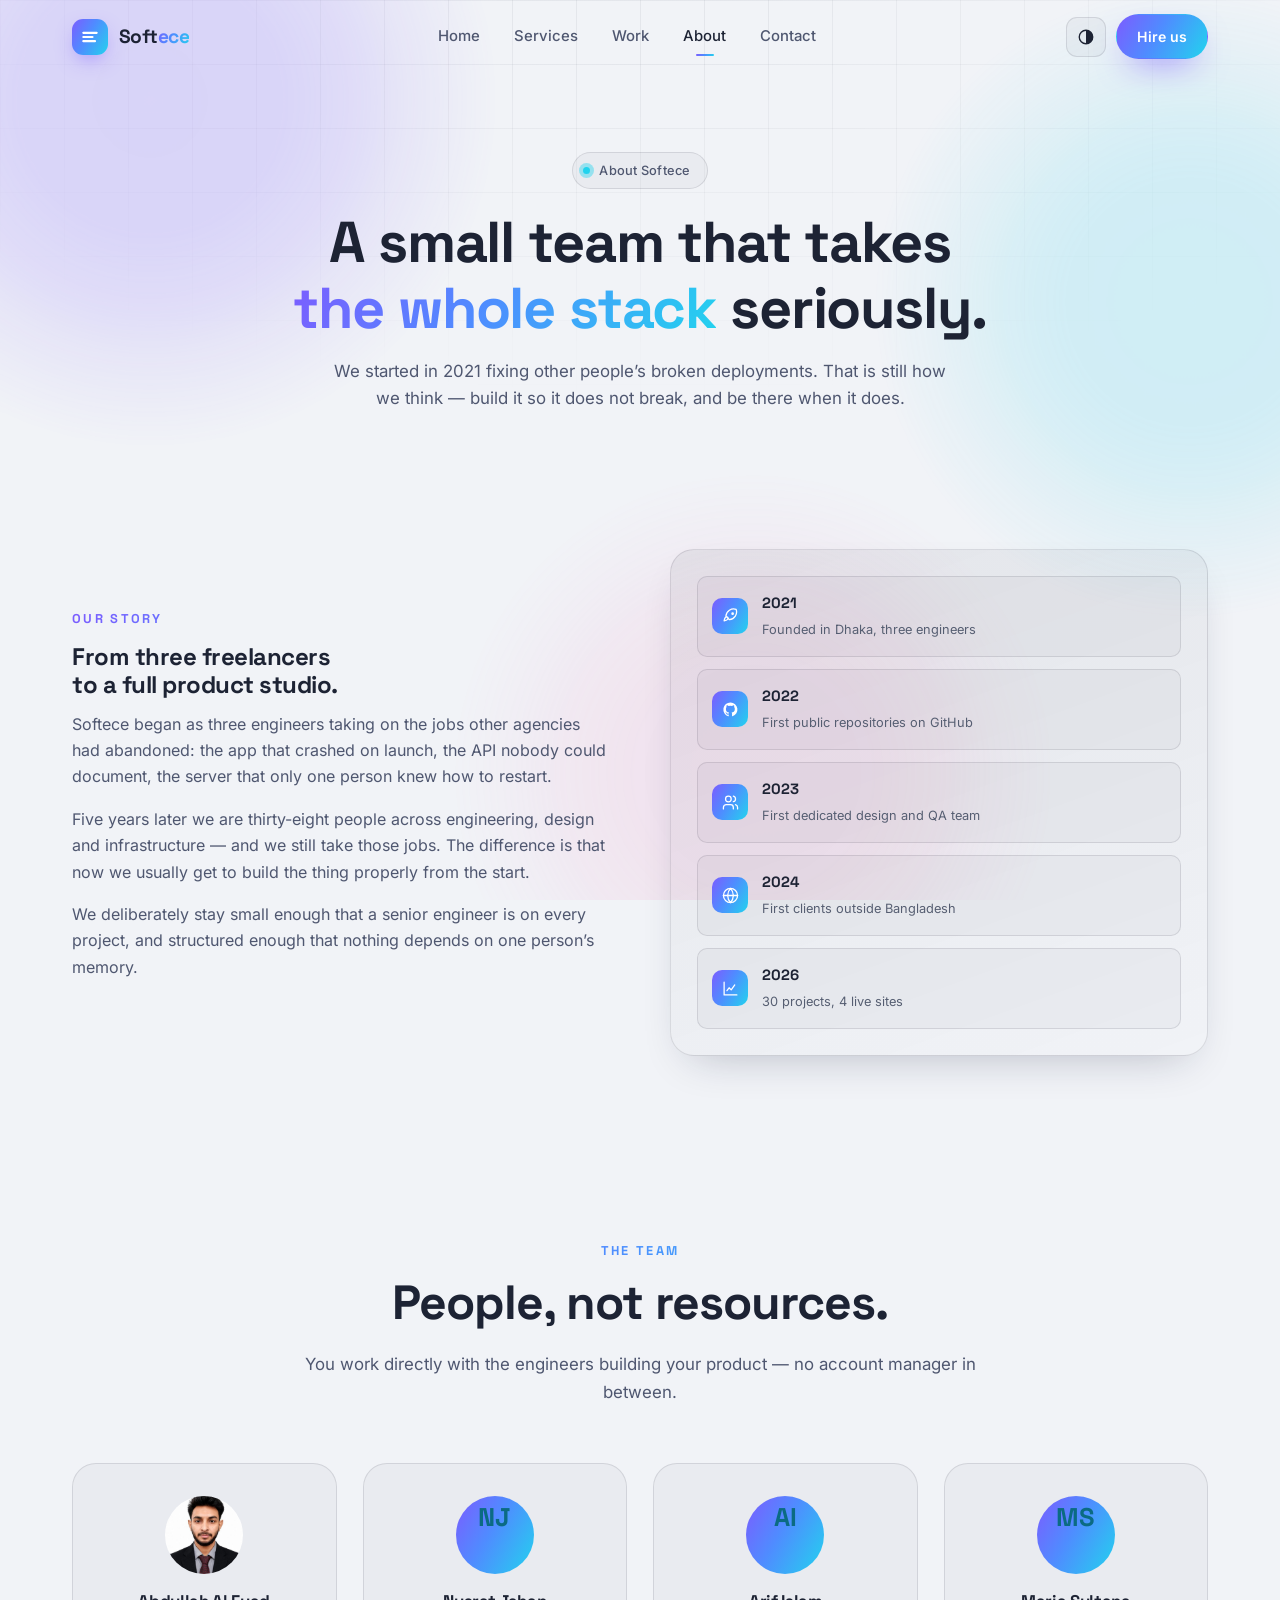
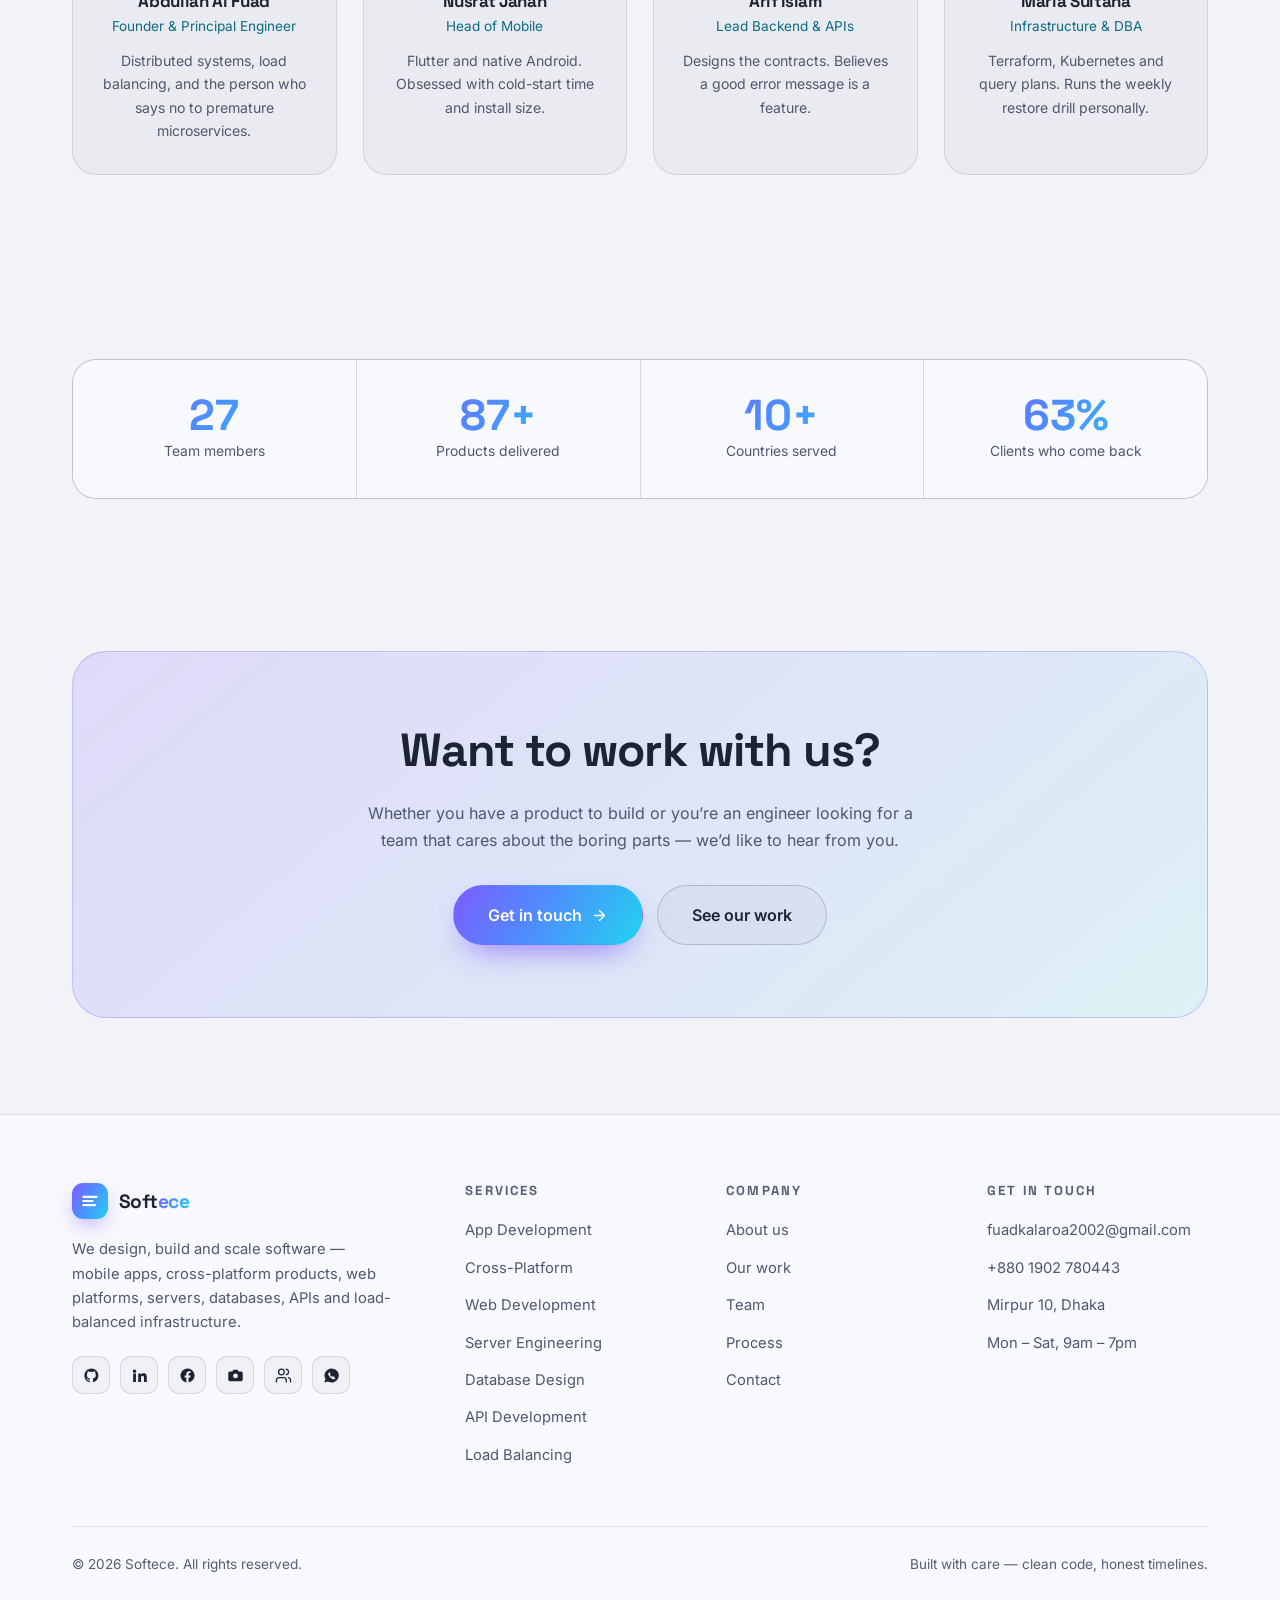
==== commit 5230d008: "Serve the whole site from one page, addressed by hash The address is now never more than the site ro" ====
--- a/about/index.html
+++ b/about/index.html
@@ -2,265 +2,11 @@
 <html lang="en">
 <head>
 <meta charset="UTF-8">
-<meta name="viewport" content="width=device-width, initial-scale=1">
-<title>About — Softece</title>
-<meta name="description" content="Softece is a 38-person product studio in Dhaka building software that survives its own growth curve. Meet the team and how we work.">
-<meta name="theme-color" data-scheme="light" content="#f1f3f7" media="(prefers-color-scheme: light)">
-<meta name="theme-color" data-scheme="dark" content="#0b0e1a" media="(prefers-color-scheme: dark)">
-<script>
-/* Runs before first paint. Marks the document as scripted, so the
-   scroll-reveal styles only hide content when something can reveal it again,
-   and applies a forced theme so the page never flashes the wrong palette.
-   No stored choice means auto: the CSS follows the OS. */
-(function(){var d=document.documentElement;d.className+=" js";
-try{var t=localStorage.getItem("softece-theme");
-if(t==="light"||t==="dark")d.setAttribute("data-theme",t);}catch(e){}})();
-</script>
-<meta property="og:title" content="About — Softece">
-<meta property="og:description" content="Softece is a 38-person product studio in Dhaka building software that survives its own growth curve. Meet the team and how we work.">
-<meta property="og:type" content="website">
-<link rel="preload" as="font" type="font/woff2" href="../assets/fonts/inter-var-latin.woff2" crossorigin>
-<link rel="preload" as="font" type="font/woff2" href="../assets/fonts/space-grotesk-var-latin.woff2" crossorigin>
-<link rel="stylesheet" href="../assets/css/style.css?v=6">
-<link rel="icon" href="data:image/svg+xml,<svg xmlns='http://www.w3.org/2000/svg' viewBox='0 0 100 100'><rect width='100' height='100' rx='24' fill='%237c5cff'/><path d='M32 36h36M32 50h24M32 64h30' stroke='white' stroke-width='9' stroke-linecap='round'/></svg>">
+<title>Redirecting to Softece</title>
+<meta name="robots" content="noindex">
+<link rel="canonical" href="https://fuad2e3.github.io/Softece/#about">
+<meta http-equiv="refresh" content="0; url=../#about">
+<script>location.replace('../#about');</script>
 </head>
-<body>
-
-<div class="progress" aria-hidden="true"></div>
-
-<div class="bg-fx" aria-hidden="true">
-  <span class="orb orb--1"></span>
-  <span class="orb orb--2"></span>
-  <span class="orb orb--3"></span>
-</div>
-
-<svg width="0" height="0" style="position:absolute" aria-hidden="true">
-  <defs>
-    <symbol id="i-mobile" viewBox="0 0 24 24" fill="none" stroke="currentColor" stroke-width="1.8" stroke-linecap="round" stroke-linejoin="round"><rect x="5" y="2" width="14" height="20" rx="3"/><path d="M11 18h2"/></symbol>
-    <symbol id="i-layers" viewBox="0 0 24 24" fill="none" stroke="currentColor" stroke-width="1.8" stroke-linecap="round" stroke-linejoin="round"><path d="M12 2 2 7l10 5 10-5-10-5Z"/><path d="m2 17 10 5 10-5"/><path d="m2 12 10 5 10-5"/></symbol>
-    <symbol id="i-globe" viewBox="0 0 24 24" fill="none" stroke="currentColor" stroke-width="1.8" stroke-linecap="round" stroke-linejoin="round"><circle cx="12" cy="12" r="10"/><path d="M2 12h20"/><path d="M12 2a15.3 15.3 0 0 1 4 10 15.3 15.3 0 0 1-4 10 15.3 15.3 0 0 1-4-10 15.3 15.3 0 0 1 4-10Z"/></symbol>
-    <symbol id="i-server" viewBox="0 0 24 24" fill="none" stroke="currentColor" stroke-width="1.8" stroke-linecap="round" stroke-linejoin="round"><rect x="2" y="3" width="20" height="7" rx="2"/><rect x="2" y="14" width="20" height="7" rx="2"/><path d="M6 6.5h.01M6 17.5h.01"/></symbol>
-    <symbol id="i-db" viewBox="0 0 24 24" fill="none" stroke="currentColor" stroke-width="1.8" stroke-linecap="round" stroke-linejoin="round"><ellipse cx="12" cy="5" rx="9" ry="3"/><path d="M3 5v14c0 1.7 4 3 9 3s9-1.3 9-3V5"/><path d="M3 12c0 1.7 4 3 9 3s9-1.3 9-3"/></symbol>
-    <symbol id="i-api" viewBox="0 0 24 24" fill="none" stroke="currentColor" stroke-width="1.8" stroke-linecap="round" stroke-linejoin="round"><path d="m10 8-4 4 4 4"/><path d="m14 8 4 4-4 4"/><rect x="2" y="3" width="20" height="18" rx="3"/></symbol>
-    <symbol id="i-balance" viewBox="0 0 24 24" fill="none" stroke="currentColor" stroke-width="1.8" stroke-linecap="round" stroke-linejoin="round"><circle cx="12" cy="4" r="2"/><circle cx="4" cy="20" r="2"/><circle cx="12" cy="20" r="2"/><circle cx="20" cy="20" r="2"/><path d="M12 6v4M4 18v-2a2 2 0 0 1 2-2h12a2 2 0 0 1 2 2v2M12 14v4"/></symbol>
-    <symbol id="i-check" viewBox="0 0 24 24" fill="none" stroke="currentColor" stroke-width="2.2" stroke-linecap="round" stroke-linejoin="round"><circle cx="12" cy="12" r="10"/><path d="m8 12 3 3 5-6"/></symbol>
-    <symbol id="i-arrow" viewBox="0 0 24 24" fill="none" stroke="currentColor" stroke-width="2" stroke-linecap="round" stroke-linejoin="round"><path d="M5 12h14"/><path d="m12 5 7 7-7 7"/></symbol>
-    <symbol id="i-up" viewBox="0 0 24 24" fill="none" stroke="currentColor" stroke-width="2" stroke-linecap="round" stroke-linejoin="round"><path d="M12 19V5"/><path d="m5 12 7-7 7 7"/></symbol>
-    <symbol id="i-plus" viewBox="0 0 24 24" fill="none" stroke="currentColor" stroke-width="2" stroke-linecap="round"><path d="M12 5v14M5 12h14"/></symbol>
-    <symbol id="i-star" viewBox="0 0 24 24" fill="currentColor"><path d="m12 2 3 6.6 7 .9-5.1 4.8 1.3 7.1L12 18l-6.2 3.4 1.3-7.1L2 9.5l7-.9L12 2Z"/></symbol>
-    <symbol id="i-mail" viewBox="0 0 24 24" fill="none" stroke="currentColor" stroke-width="1.8" stroke-linecap="round" stroke-linejoin="round"><rect x="2" y="4" width="20" height="16" rx="3"/><path d="m3 7 9 6 9-6"/></symbol>
-    <symbol id="i-phone" viewBox="0 0 24 24" fill="none" stroke="currentColor" stroke-width="1.8" stroke-linecap="round" stroke-linejoin="round"><path d="M22 16.9v3a2 2 0 0 1-2.2 2 19.8 19.8 0 0 1-8.6-3.1 19.5 19.5 0 0 1-6-6A19.8 19.8 0 0 1 2.1 4.2 2 2 0 0 1 4.1 2h3a2 2 0 0 1 2 1.7c.1 1 .4 1.9.7 2.8a2 2 0 0 1-.5 2.1L8.1 9.9a16 16 0 0 0 6 6l1.3-1.3a2 2 0 0 1 2.1-.4c.9.3 1.8.6 2.8.7a2 2 0 0 1 1.7 2Z"/></symbol>
-    <symbol id="i-pin" viewBox="0 0 24 24" fill="none" stroke="currentColor" stroke-width="1.8" stroke-linecap="round" stroke-linejoin="round"><path d="M20 10c0 6-8 12-8 12s-8-6-8-12a8 8 0 0 1 16 0Z"/><circle cx="12" cy="10" r="3"/></symbol>
-    <symbol id="i-clock" viewBox="0 0 24 24" fill="none" stroke="currentColor" stroke-width="1.8" stroke-linecap="round" stroke-linejoin="round"><circle cx="12" cy="12" r="10"/><path d="M12 6v6l4 2"/></symbol>
-    <symbol id="i-rocket" viewBox="0 0 24 24" fill="none" stroke="currentColor" stroke-width="1.8" stroke-linecap="round" stroke-linejoin="round"><path d="M5 13c-1.5 1.5-2 5-2 5s3.5-.5 5-2c.8-.8.8-2.2 0-3s-2.2-.8-3 0Z"/><path d="M15 9a1 1 0 1 0 0-2 1 1 0 0 0 0 2Z"/><path d="M9 15 5.5 11.5A11 11 0 0 1 20 2a11 11 0 0 1-9.5 14.5L9 15Z"/></symbol>
-    <symbol id="i-shield" viewBox="0 0 24 24" fill="none" stroke="currentColor" stroke-width="1.8" stroke-linecap="round" stroke-linejoin="round"><path d="M12 2 4 5v6c0 5 3.4 9.7 8 11 4.6-1.3 8-6 8-11V5l-8-3Z"/><path d="m9 12 2 2 4-4"/></symbol>
-    <symbol id="i-zap" viewBox="0 0 24 24" fill="none" stroke="currentColor" stroke-width="1.8" stroke-linecap="round" stroke-linejoin="round"><path d="M13 2 4 14h7l-1 8 9-12h-7l1-8Z"/></symbol>
-    <symbol id="i-users" viewBox="0 0 24 24" fill="none" stroke="currentColor" stroke-width="1.8" stroke-linecap="round" stroke-linejoin="round"><path d="M16 21v-2a4 4 0 0 0-4-4H6a4 4 0 0 0-4 4v2"/><circle cx="9" cy="7" r="4"/><path d="M22 21v-2a4 4 0 0 0-3-3.9"/><path d="M16 3.1a4 4 0 0 1 0 7.8"/></symbol>
-    <symbol id="i-cloud" viewBox="0 0 24 24" fill="none" stroke="currentColor" stroke-width="1.8" stroke-linecap="round" stroke-linejoin="round"><path d="M17.5 19a4.5 4.5 0 0 0 .5-9 6 6 0 0 0-11.5-1.5A4 4 0 0 0 6.5 19h11Z"/></symbol>
-    <symbol id="i-chart" viewBox="0 0 24 24" fill="none" stroke="currentColor" stroke-width="1.8" stroke-linecap="round" stroke-linejoin="round"><path d="M3 3v18h18"/><path d="m7 15 3-4 3 3 5-7"/></symbol>
-    <symbol id="i-code" viewBox="0 0 24 24" fill="none" stroke="currentColor" stroke-width="1.8" stroke-linecap="round" stroke-linejoin="round"><path d="m16 18 6-6-6-6M8 6l-6 6 6 6"/></symbol>
-    <symbol id="i-cart" viewBox="0 0 24 24" fill="none" stroke="currentColor" stroke-width="1.8" stroke-linecap="round" stroke-linejoin="round"><circle cx="9" cy="20" r="1.5"/><circle cx="18" cy="20" r="1.5"/><path d="M2 3h3l2.6 12.4a2 2 0 0 0 2 1.6h7.7a2 2 0 0 0 2-1.6L21 7H6"/></symbol>
-    <symbol id="i-heart" viewBox="0 0 24 24" fill="none" stroke="currentColor" stroke-width="1.8" stroke-linecap="round" stroke-linejoin="round"><path d="M20.8 5.6a5.5 5.5 0 0 0-7.8 0L12 6.6l-1-1a5.5 5.5 0 0 0-7.8 7.8l1 1L12 22l7.8-7.6 1-1a5.5 5.5 0 0 0 0-7.8Z"/></symbol>
-    <symbol id="i-github" viewBox="0 0 24 24" fill="currentColor"><path d="M12 2a10 10 0 0 0-3.2 19.5c.5.1.7-.2.7-.5v-1.8c-2.8.6-3.4-1.3-3.4-1.3-.5-1.2-1.1-1.5-1.1-1.5-.9-.6.1-.6.1-.6 1 .1 1.5 1 1.5 1 .9 1.5 2.3 1.1 2.9.8.1-.6.3-1.1.6-1.3-2.2-.3-4.6-1.1-4.6-5 0-1.1.4-2 1-2.7-.1-.3-.4-1.3.1-2.7 0 0 .8-.3 2.7 1a9.4 9.4 0 0 1 5 0c1.9-1.3 2.7-1 2.7-1 .5 1.4.2 2.4.1 2.7.6.7 1 1.6 1 2.7 0 3.9-2.4 4.7-4.6 5 .4.3.7.9.7 1.9v2.8c0 .3.2.6.7.5A10 10 0 0 0 12 2Z"/></symbol>
-    <symbol id="i-linkedin" viewBox="0 0 24 24" fill="currentColor"><path d="M4.98 3.5a2.5 2.5 0 1 1 0 5 2.5 2.5 0 0 1 0-5ZM3 9h4v12H3V9Zm7 0h3.8v1.7h.1c.5-1 1.8-2 3.7-2 4 0 4.7 2.5 4.7 5.8V21h-4v-5.6c0-1.3 0-3-1.9-3s-2.2 1.4-2.2 2.9V21h-4V9Z"/></symbol>
-    <symbol id="i-photo" viewBox="0 0 24 24" fill="currentColor"><path fill-rule="evenodd" d="M9 4h6l1.4 2.2H20a2.2 2.2 0 0 1 2.2 2.2v9.4A2.2 2.2 0 0 1 20 20H4a2.2 2.2 0 0 1-2.2-2.2V8.4A2.2 2.2 0 0 1 4 6.2h3.6L9 4Zm3 5.2a3.4 3.4 0 1 0 0 6.8 3.4 3.4 0 0 0 0-6.8Z"/></symbol>
-    <symbol id="i-fb" viewBox="0 0 24 24" fill="currentColor"><path d="M22 12a10 10 0 1 0-11.6 9.9v-7H7.9V12h2.5V9.8c0-2.5 1.5-3.9 3.8-3.9 1.1 0 2.2.2 2.2.2v2.5h-1.3c-1.2 0-1.6.8-1.6 1.6V12h2.8l-.4 2.9h-2.4v7A10 10 0 0 0 22 12Z"/></symbol>
-    <symbol id="i-wa" viewBox="0 0 24 24" fill="currentColor"><path d="M12 2a10 10 0 0 0-8.6 15L2 22l5.2-1.4A10 10 0 1 0 12 2Zm5.5 14.2c-.2.6-1.3 1.2-1.8 1.2-.5.1-1 .1-1.7-.1a11 11 0 0 1-5.9-5.2c-.4-.7-.7-1.5-.7-2.3 0-.8.4-1.5.7-1.8.2-.2.4-.3.7-.3h.5c.2 0 .4 0 .6.5l.8 1.9c0 .2 0 .3-.1.5l-.4.5c-.1.1-.3.3-.1.6.5.9 1.2 1.6 2.1 2.1.3.2.5 0 .6-.1l.6-.7c.2-.2.3-.2.5-.1l1.8.9c.2.1.4.2.4.3v.9Z"/></symbol>
-  </defs>
-</svg>
-
-<header class="nav">
-  <div class="container nav__inner">
-    <a class="logo" href="../" aria-label="Softece home">
-      <span class="logo__mark">
-        <svg viewBox="0 0 24 24" fill="none" stroke="#fff" stroke-width="2.6" stroke-linecap="round"><path d="M4 7h16M4 12h11M4 17h14"/></svg>
-      </span>
-      <span class="logo__text">Soft<b>ece</b></span>
-    </a>
-
-    <nav class="nav__links" aria-label="Main">
-      <a class="nav__link" href="../">Home</a>
-      <a class="nav__link" href="../services/">Services</a>
-      <a class="nav__link" href="../portfolio/">Work</a>
-      <a class="nav__link" href="../about/">About</a>
-      <a class="nav__link" href="../contact/">Contact</a>
-    </nav>
-
-    <div class="nav__actions">
-      <button class="icon-btn theme-btn" data-theme-toggle aria-label="Theme: auto (following your system)" title="Theme: auto">
-        <svg class="i-auto" viewBox="0 0 24 24" fill="none" stroke="currentColor" stroke-width="1.8"><circle cx="12" cy="12" r="9"/><path d="M12 3a9 9 0 0 1 0 18Z" fill="currentColor" stroke="none"/></svg>
-        <svg class="i-moon" viewBox="0 0 24 24" fill="none" stroke="currentColor" stroke-width="1.8" stroke-linecap="round" stroke-linejoin="round"><path d="M21 12.8A9 9 0 1 1 11.2 3a7 7 0 0 0 9.8 9.8Z"/></svg>
-        <svg class="i-sun" viewBox="0 0 24 24" fill="none" stroke="currentColor" stroke-width="1.8" stroke-linecap="round"><circle cx="12" cy="12" r="4"/><path d="M12 2v2M12 20v2M4.9 4.9l1.4 1.4M17.7 17.7l1.4 1.4M2 12h2M20 12h2M4.9 19.1l1.4-1.4M17.7 6.3l1.4-1.4"/></svg>
-      </button>
-      <a class="btn btn--primary btn--sm nav__hire" href="../services/#pricing">Hire us</a>
-      <button class="icon-btn burger" data-drawer-toggle aria-label="Open menu">
-        <svg viewBox="0 0 24 24" fill="none" stroke="currentColor" stroke-width="1.9" stroke-linecap="round"><path d="M4 7h16M4 12h16M4 17h16"/></svg>
-      </button>
-    </div>
-  </div>
-</header>
-
-<div class="drawer" role="dialog" aria-label="Menu">
-  <nav>
-    <a href="../">Home</a>
-    <a href="../services/">Services</a>
-    <a href="../portfolio/">Work</a>
-    <a href="../about/">About</a>
-    <a href="../contact/">Contact</a>
-    <a class="drawer__hire" href="../services/#pricing">Hire us</a>
-  </nav>
-</div>
-
-<main>
-  <section class="phero">
-    <div class="container">
-      <span class="pill" data-reveal><span class="dot"></span> About Softece</span>
-      <h1 data-reveal data-reveal-delay="80">A small team that takes<br><span class="grad">the whole stack</span> seriously.</h1>
-      <p data-reveal data-reveal-delay="160">We started in 2021 fixing other people&rsquo;s broken deployments. That is still how we think — build it so it does not break, and be there when it does.</p>
-    </div>
-  </section>
-
-  <section class="section section--tight">
-    <div class="container split">
-      <div data-reveal>
-        <span class="eyebrow">Our story</span>
-        <h2>From three freelancers<br>to a full product studio.</h2>
-        <p class="text-muted">Softece began as three engineers taking on the jobs other agencies had abandoned: the app that crashed on launch, the API nobody could document, the server that only one person knew how to restart.</p>
-        <p class="text-muted">Five years later we are thirty-eight people across engineering, design and infrastructure — and we still take those jobs. The difference is that now we usually get to build the thing properly from the start.</p>
-        <p class="text-muted">We deliberately stay small enough that a senior engineer is on every project, and structured enough that nothing depends on one person&rsquo;s memory.</p>
-      </div>
-      <div class="panel" data-reveal data-reveal-delay="100">
-        <div class="panel__row"><i><svg><use href="#i-rocket"/></svg></i><div><b>2021</b><small>Founded in Dhaka, three engineers</small></div></div>
-        <div class="panel__row"><i><svg><use href="#i-github"/></svg></i><div><b>2022</b><small>First public repositories on GitHub</small></div></div>
-        <div class="panel__row"><i><svg><use href="#i-users"/></svg></i><div><b>2023</b><small>First dedicated design and QA team</small></div></div>
-        <div class="panel__row"><i><svg><use href="#i-globe"/></svg></i><div><b>2024</b><small>First clients outside Bangladesh</small></div></div>
-        <div class="panel__row"><i><svg><use href="#i-chart"/></svg></i><div><b>2026</b><small>30 projects, 4 live sites</small></div></div>
-      </div>
-    </div>
-  </section>
-
-  <section class="section" id="team">
-    <div class="container">
-      <div class="head head--center" data-reveal>
-        <span class="eyebrow">The team</span>
-        <h2>People, not resources.</h2>
-        <p>You work directly with the engineers building your product — no account manager in between.</p>
-      </div>
-      <div class="grid g-4">
-        <div class="member" data-reveal>
-          <img class="avatar" src="../assets/img/abdullah-al-fuad.jpg" width="78" height="78" alt="Abdullah Al Fuad" loading="lazy" decoding="async">
-          <h3>Abdullah Al Fuad</h3><span>Founder &amp; Principal Engineer</span>
-          <p>Distributed systems, load balancing, and the person who says no to premature microservices.</p>
-        </div>
-        <div class="member" data-reveal data-reveal-delay="70">
-          <span class="avatar">NJ</span>
-          <h3>Nusrat Jahan</h3><span>Head of Mobile</span>
-          <p>Flutter and native Android. Obsessed with cold-start time and install size.</p>
-        </div>
-        <div class="member" data-reveal data-reveal-delay="140">
-          <span class="avatar">AI</span>
-          <h3>Arif Islam</h3><span>Lead Backend &amp; APIs</span>
-          <p>Designs the contracts. Believes a good error message is a feature.</p>
-        </div>
-        <div class="member" data-reveal data-reveal-delay="210">
-          <span class="avatar">MS</span>
-          <h3>Maria Sultana</h3><span>Infrastructure &amp; DBA</span>
-          <p>Terraform, Kubernetes and query plans. Runs the weekly restore drill personally.</p>
-        </div>
-      </div>
-    </div>
-  </section>
-
-  <section class="section section--tight">
-    <div class="container">
-      <div class="stats" data-reveal>
-        <div class="stat"><b data-count="38">38</b><span>Team members</span></div>
-        <div class="stat"><b data-count="120" data-suffix="+">120+</b><span>Products delivered</span></div>
-        <div class="stat"><b data-count="14" data-suffix="+">14+</b><span>Countries served</span></div>
-        <div class="stat"><b data-count="87" data-suffix="%">87%</b><span>Clients who come back</span></div>
-      </div>
-    </div>
-  </section>
-
-  <section class="section section--tight">
-    <div class="container">
-      <div class="cta" data-reveal>
-        <h2>Want to work with us?</h2>
-        <p>Whether you have a product to build or you&rsquo;re an engineer looking for a team that cares about the boring parts — we&rsquo;d like to hear from you.</p>
-        <div class="cta__btns">
-          <a class="btn btn--primary btn--lg" href="../contact/">Get in touch <svg><use href="#i-arrow"/></svg></a>
-          <a class="btn btn--ghost btn--lg" href="../portfolio/">See our work</a>
-        </div>
-      </div>
-    </div>
-  </section>
-</main>
-
-<footer class="footer">
-  <div class="container">
-    <div class="footer__grid">
-      <div class="footer__about">
-        <a class="logo" href="../">
-          <span class="logo__mark">
-            <svg viewBox="0 0 24 24" fill="none" stroke="#fff" stroke-width="2.6" stroke-linecap="round"><path d="M4 7h16M4 12h11M4 17h14"/></svg>
-          </span>
-          <span class="logo__text">Soft<b>ece</b></span>
-        </a>
-        <p>We design, build and scale software — mobile apps, cross-platform products, web platforms, servers, databases, APIs and load-balanced infrastructure.</p>
-        <div class="socials">
-          <a href="https://github.com/Fuad2e3" target="_blank" rel="noopener" aria-label="GitHub" title="GitHub"><svg><use href="#i-github"/></svg></a>
-          <a href="https://www.linkedin.com/in/fuad2e3/" target="_blank" rel="noopener" aria-label="LinkedIn" title="LinkedIn"><svg><use href="#i-linkedin"/></svg></a>
-          <a href="https://www.facebook.com/fuad.islam.2010" target="_blank" rel="noopener" aria-label="Facebook" title="Facebook"><svg><use href="#i-fb"/></svg></a>
-          <a href="https://www.facebook.com/No.Limit.To.Photo.Edit" target="_blank" rel="noopener" aria-label="Facebook page: No Limit To Photo Edit" title="No Limit To Photo Edit"><svg><use href="#i-photo"/></svg></a>
-          <a href="https://www.facebook.com/share/g/1Dqf7ofhai/" target="_blank" rel="noopener" aria-label="Facebook group" title="Facebook group"><svg><use href="#i-users"/></svg></a>
-          <a href="https://wa.me/8801902780443" target="_blank" rel="noopener" aria-label="WhatsApp" title="WhatsApp"><svg><use href="#i-wa"/></svg></a>
-        </div>
-      </div>
-
-      <div>
-        <h2>Services</h2>
-        <ul>
-          <li><a href="../services/#app">App Development</a></li>
-          <li><a href="../services/#cross">Cross-Platform</a></li>
-          <li><a href="../services/#web">Web Development</a></li>
-          <li><a href="../services/#server">Server Engineering</a></li>
-          <li><a href="../services/#database">Database Design</a></li>
-          <li><a href="../services/#api">API Development</a></li>
-          <li><a href="../services/#balancer">Load Balancing</a></li>
-        </ul>
-      </div>
-
-      <div>
-        <h2>Company</h2>
-        <ul>
-          <li><a href="../about/">About us</a></li>
-          <li><a href="../portfolio/">Our work</a></li>
-          <li><a href="../about/#team">Team</a></li>
-          <li><a href="../#process">Process</a></li>
-          <li><a href="../contact/">Contact</a></li>
-        </ul>
-      </div>
-
-      <div>
-        <h2>Get in touch</h2>
-        <ul>
-          <li><a href="mailto:fuadkalaroa2002@gmail.com">fuadkalaroa2002@gmail.com</a></li>
-          <li><a href="tel:+8801902780443">+880 1902 780443</a></li>
-          <li><a href="../contact/">Mirpur 10, Dhaka</a></li>
-          <li><a href="../contact/">Mon – Sat, 9am – 7pm</a></li>
-        </ul>
-      </div>
-    </div>
-
-    <div class="footer__bar">
-      <span>&copy; <span data-year>2026</span> Softece. All rights reserved.</span>
-      <span>Built with care — clean code, honest timelines.</span>
-    </div>
-  </div>
-</footer>
-
-<button class="totop" aria-label="Back to top"><svg><use href="#i-up"/></svg></button>
-
-<script src="../assets/js/main.js?v=6" defer></script>
-</body>
+<body><p>Softece moved to <a href="../#about">one page</a>.</p></body>
 </html>
